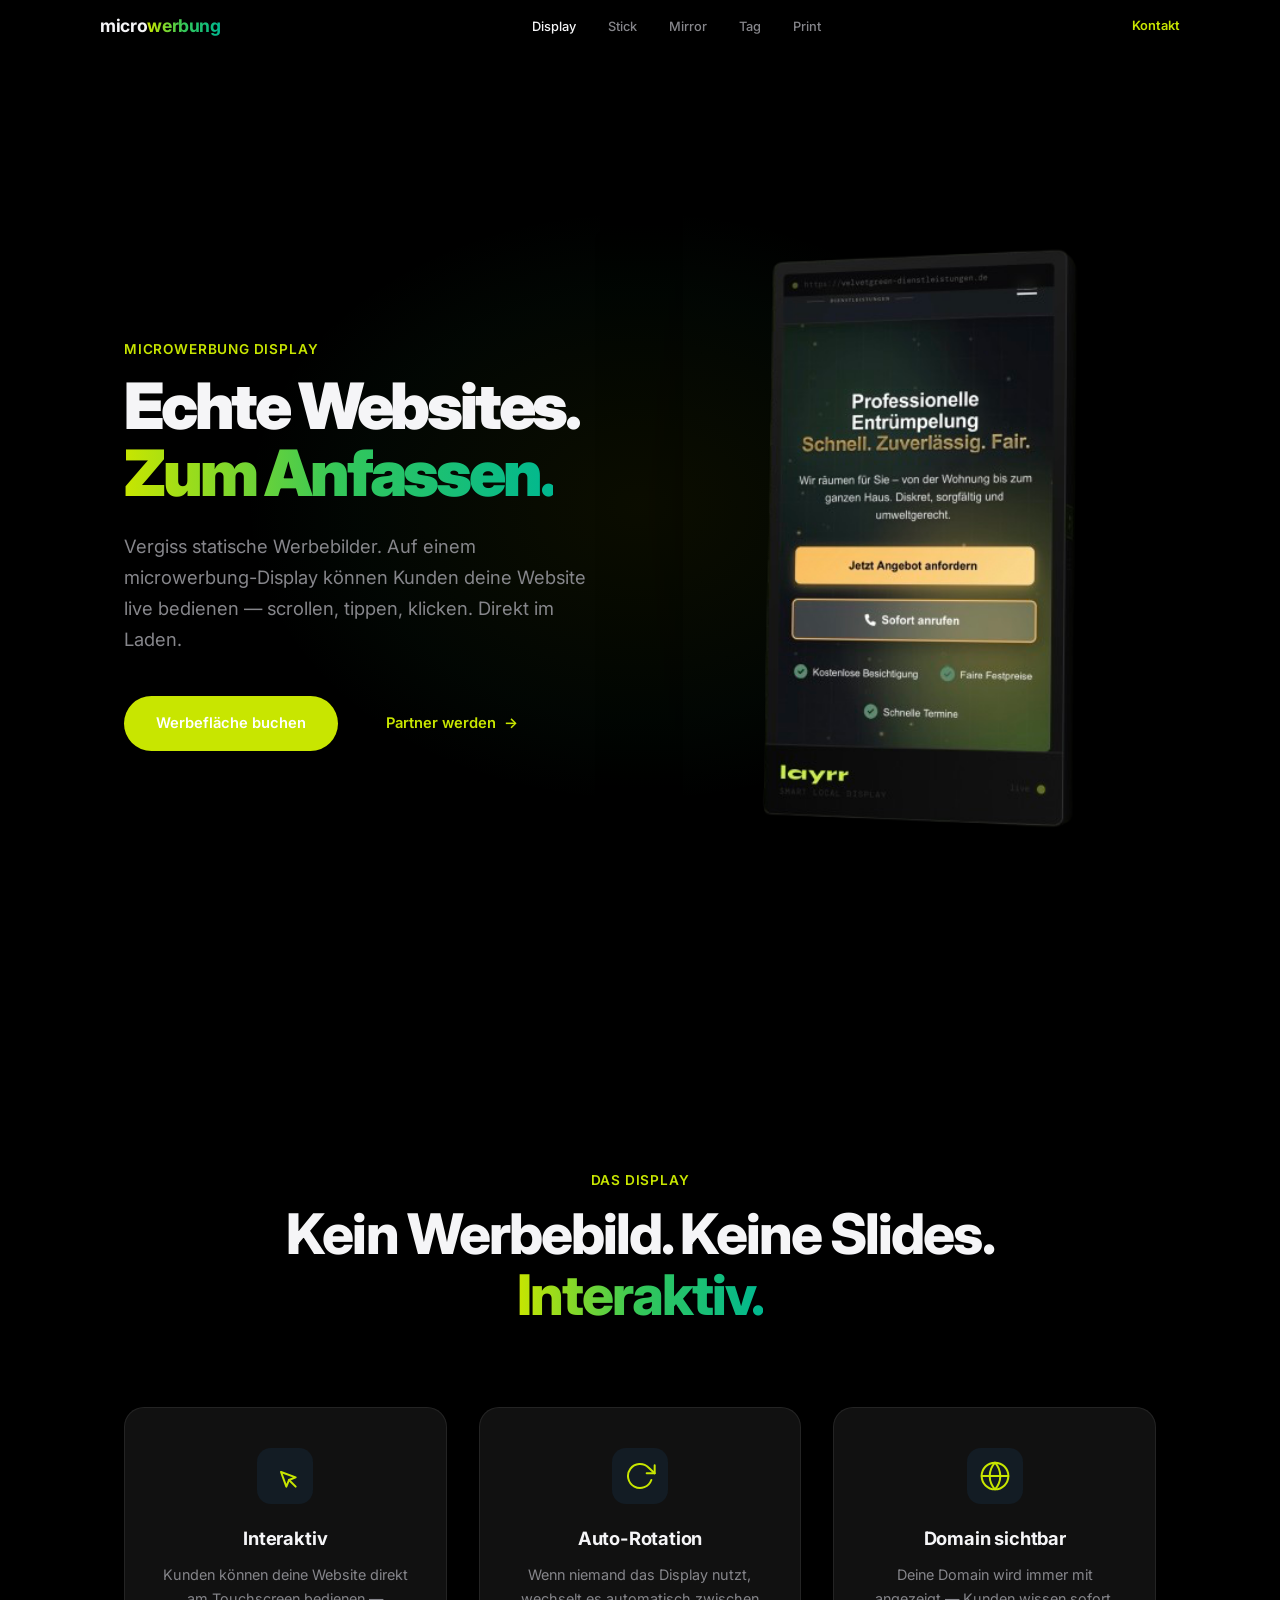
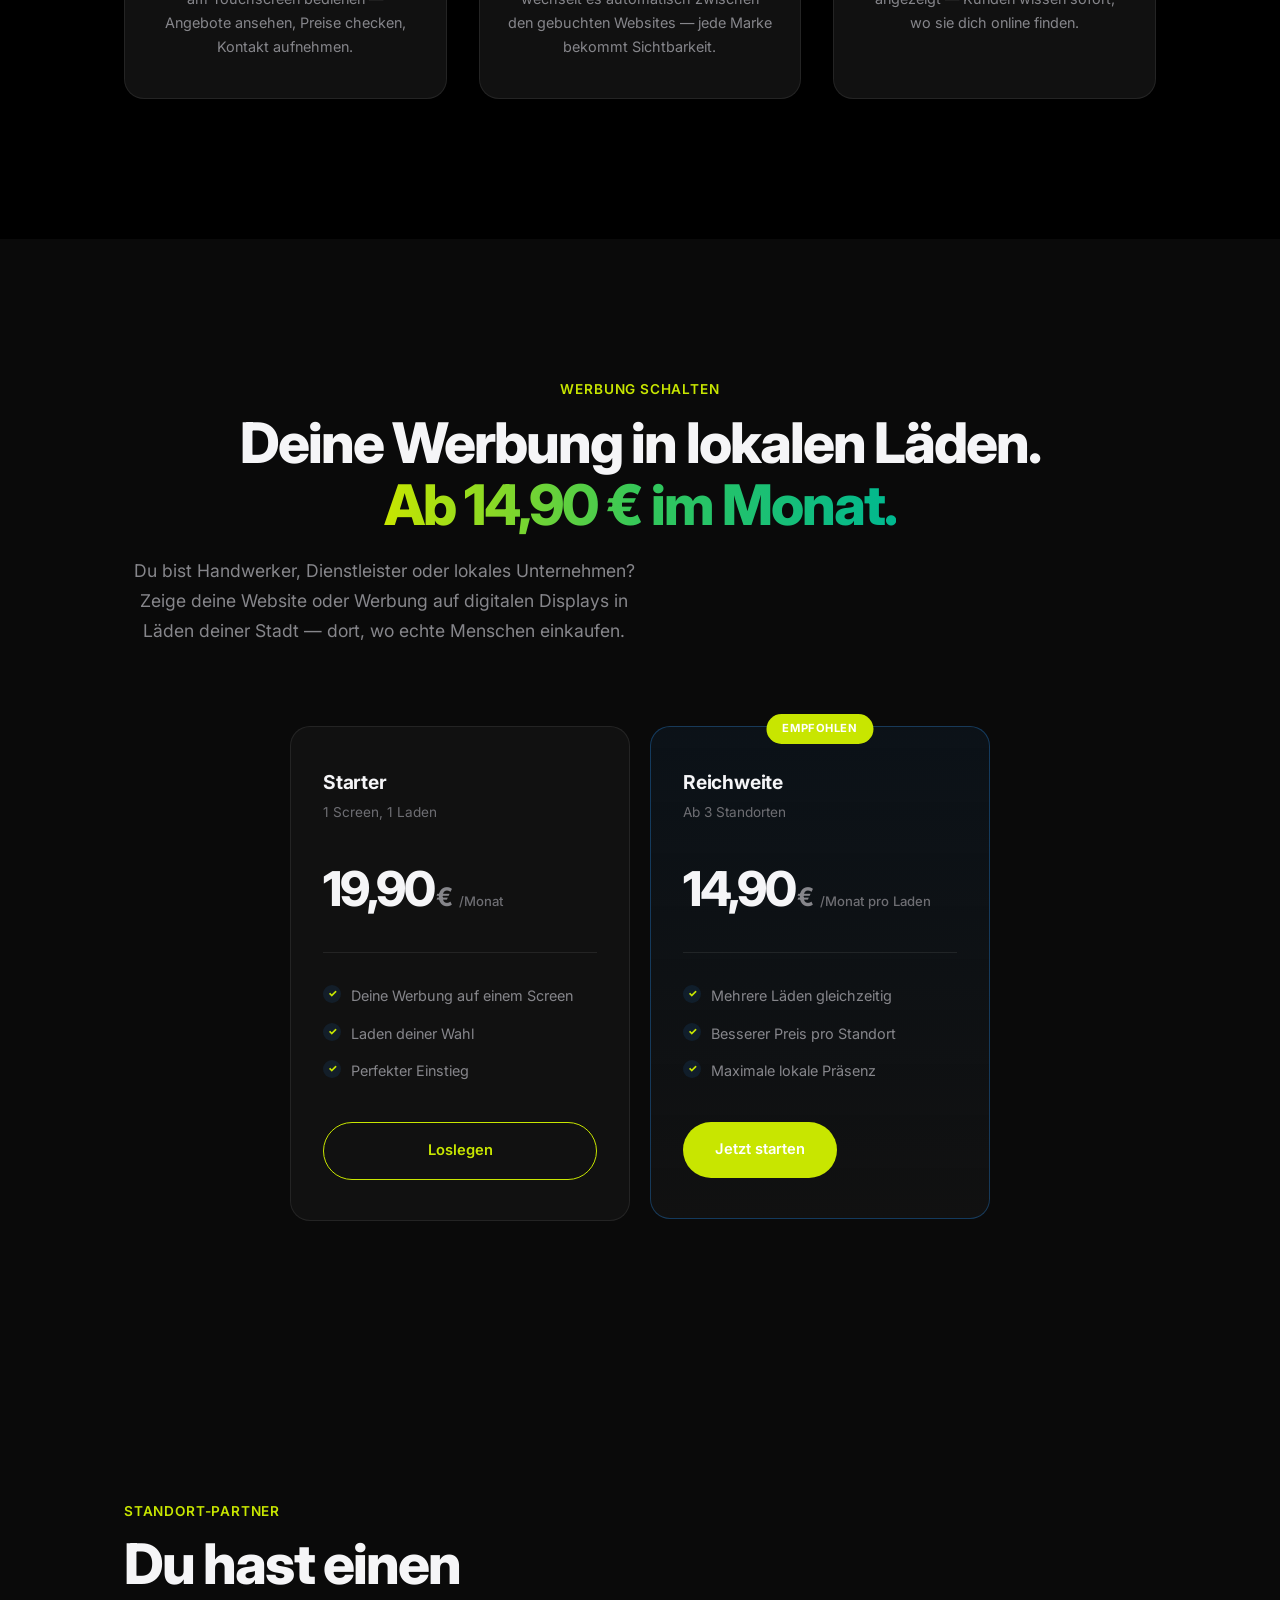
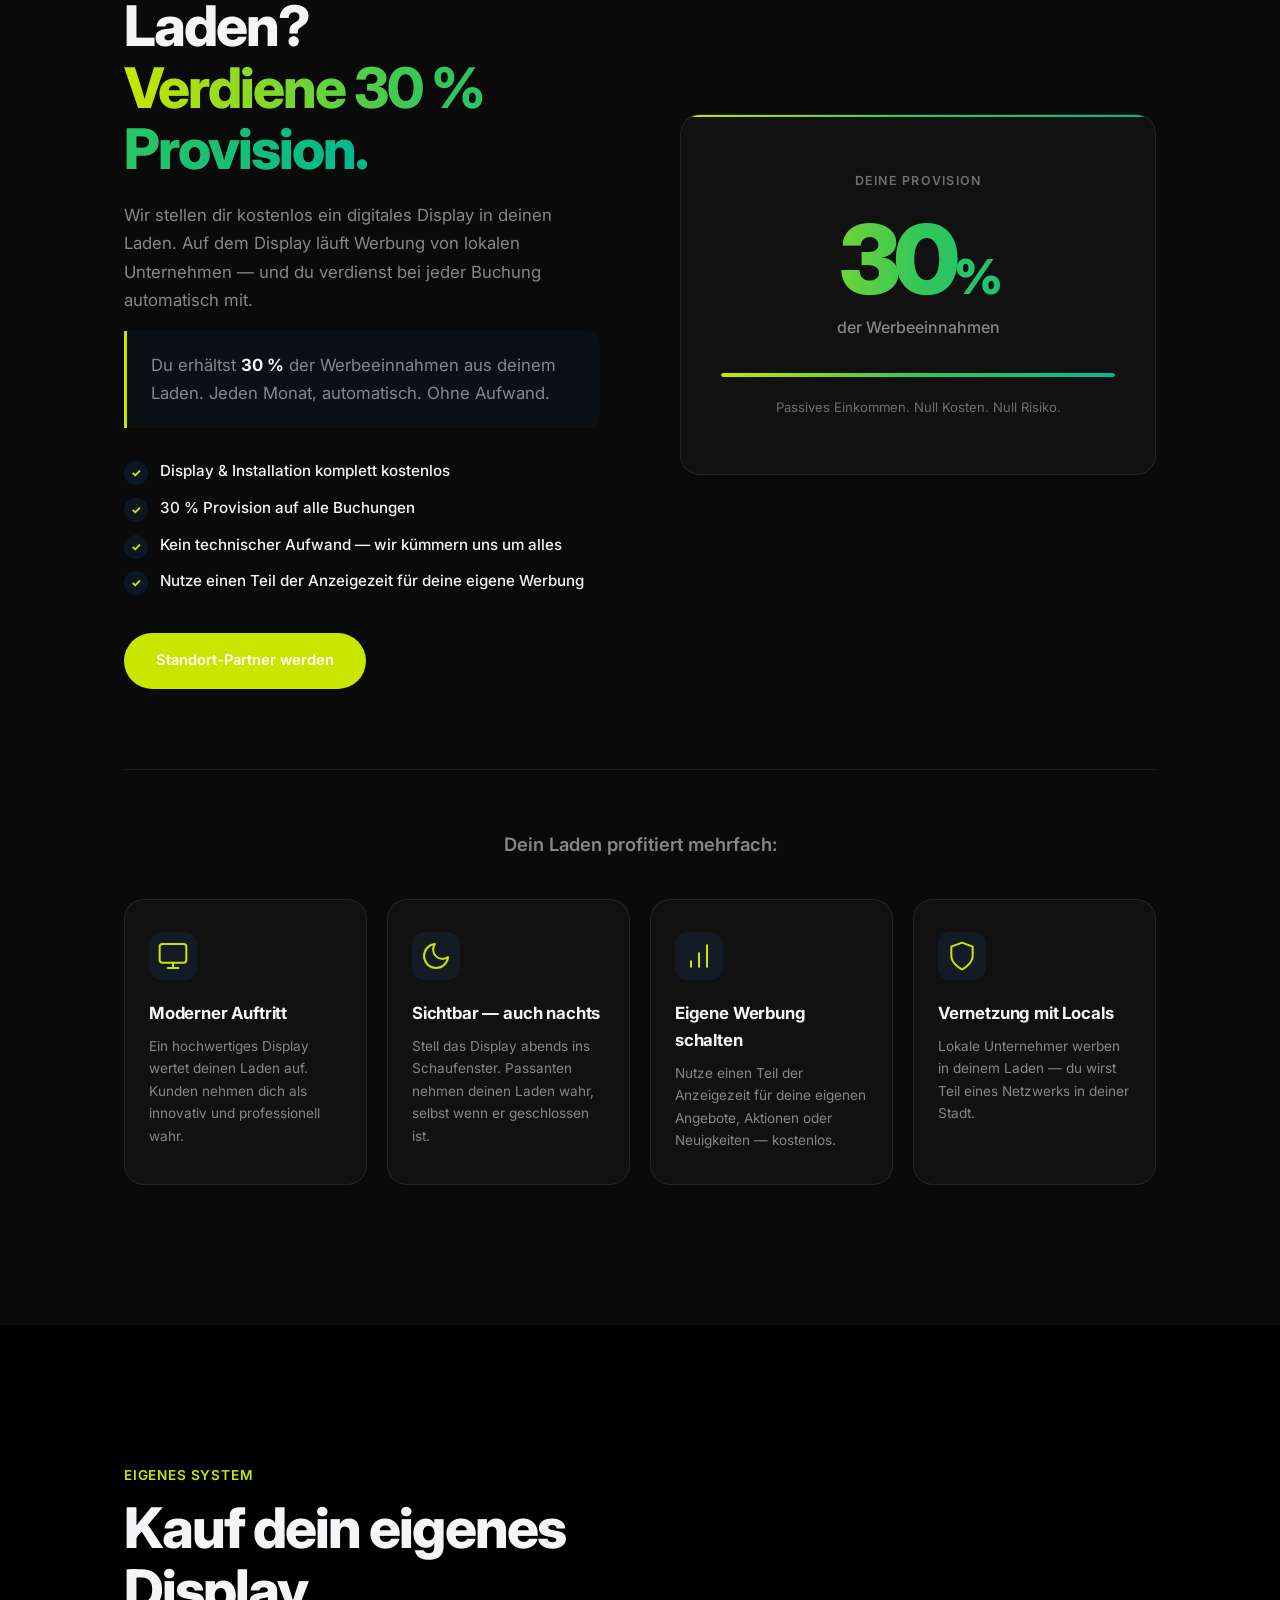
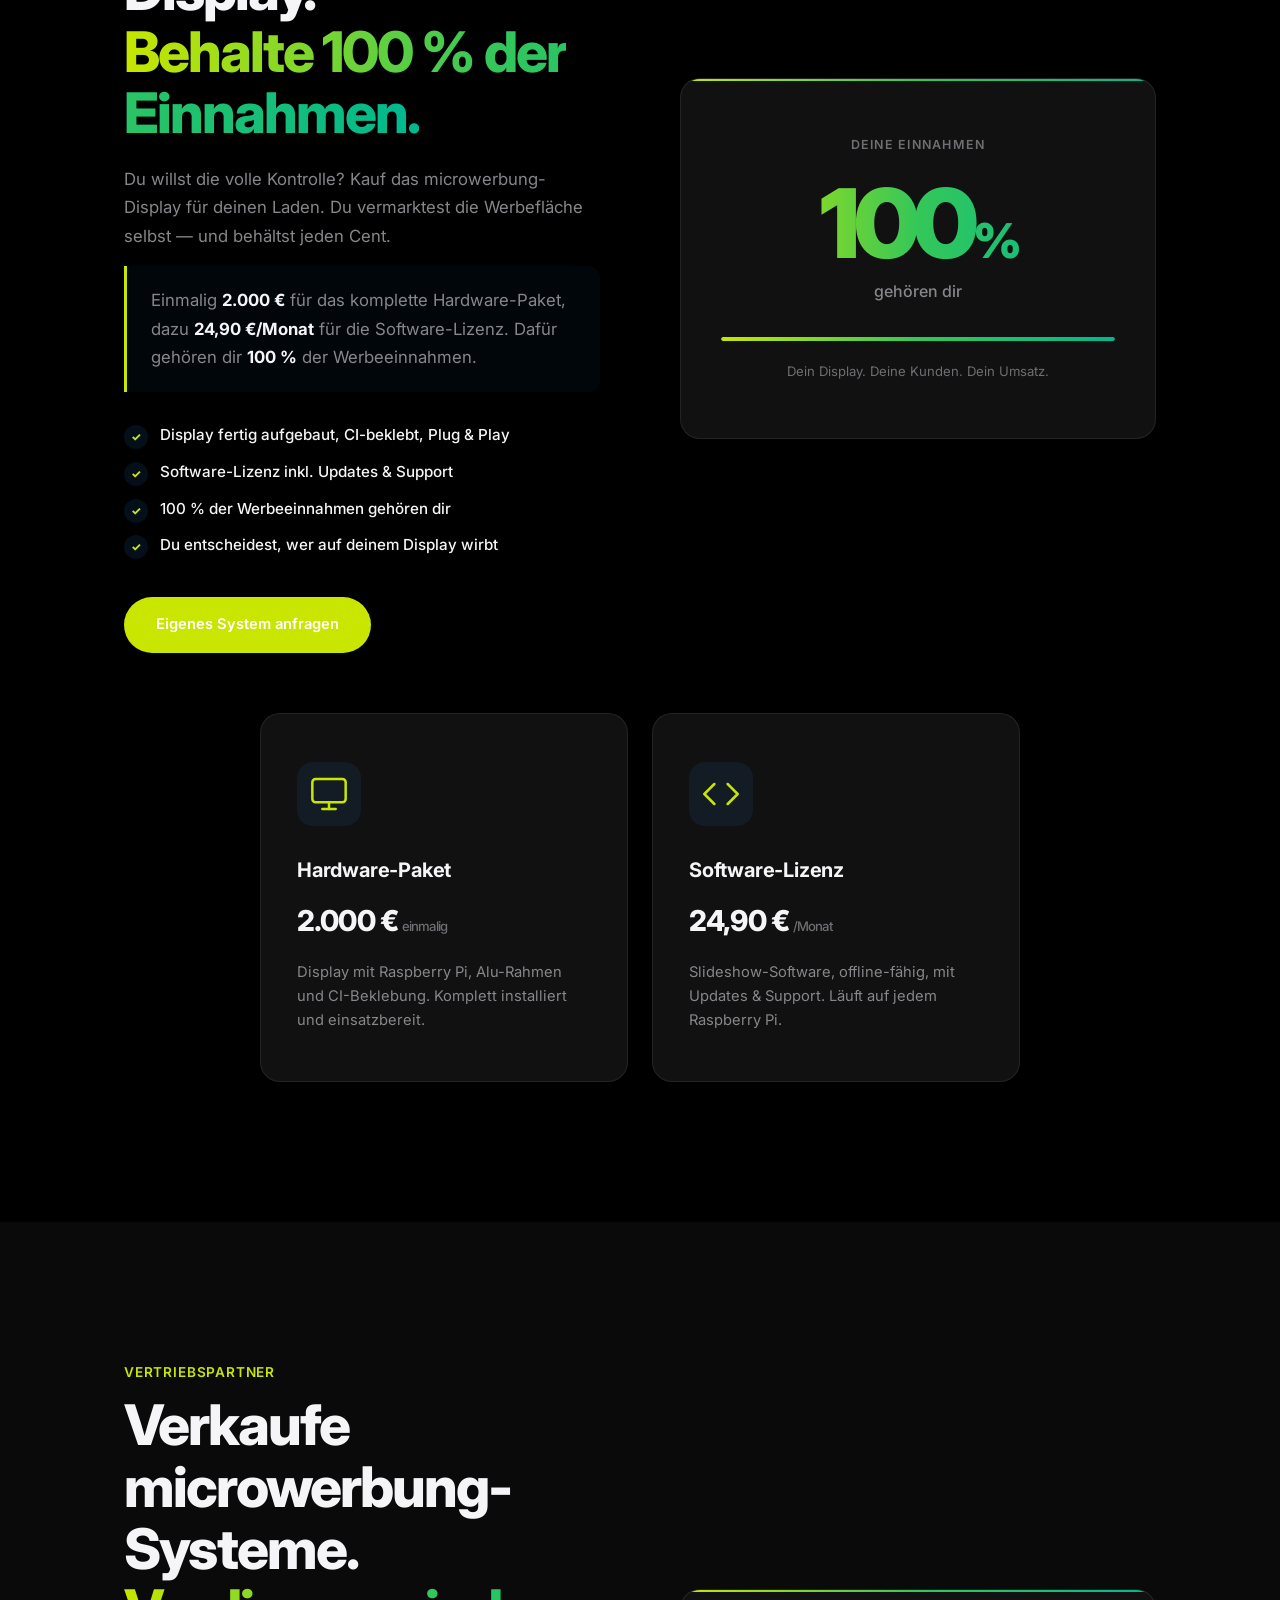
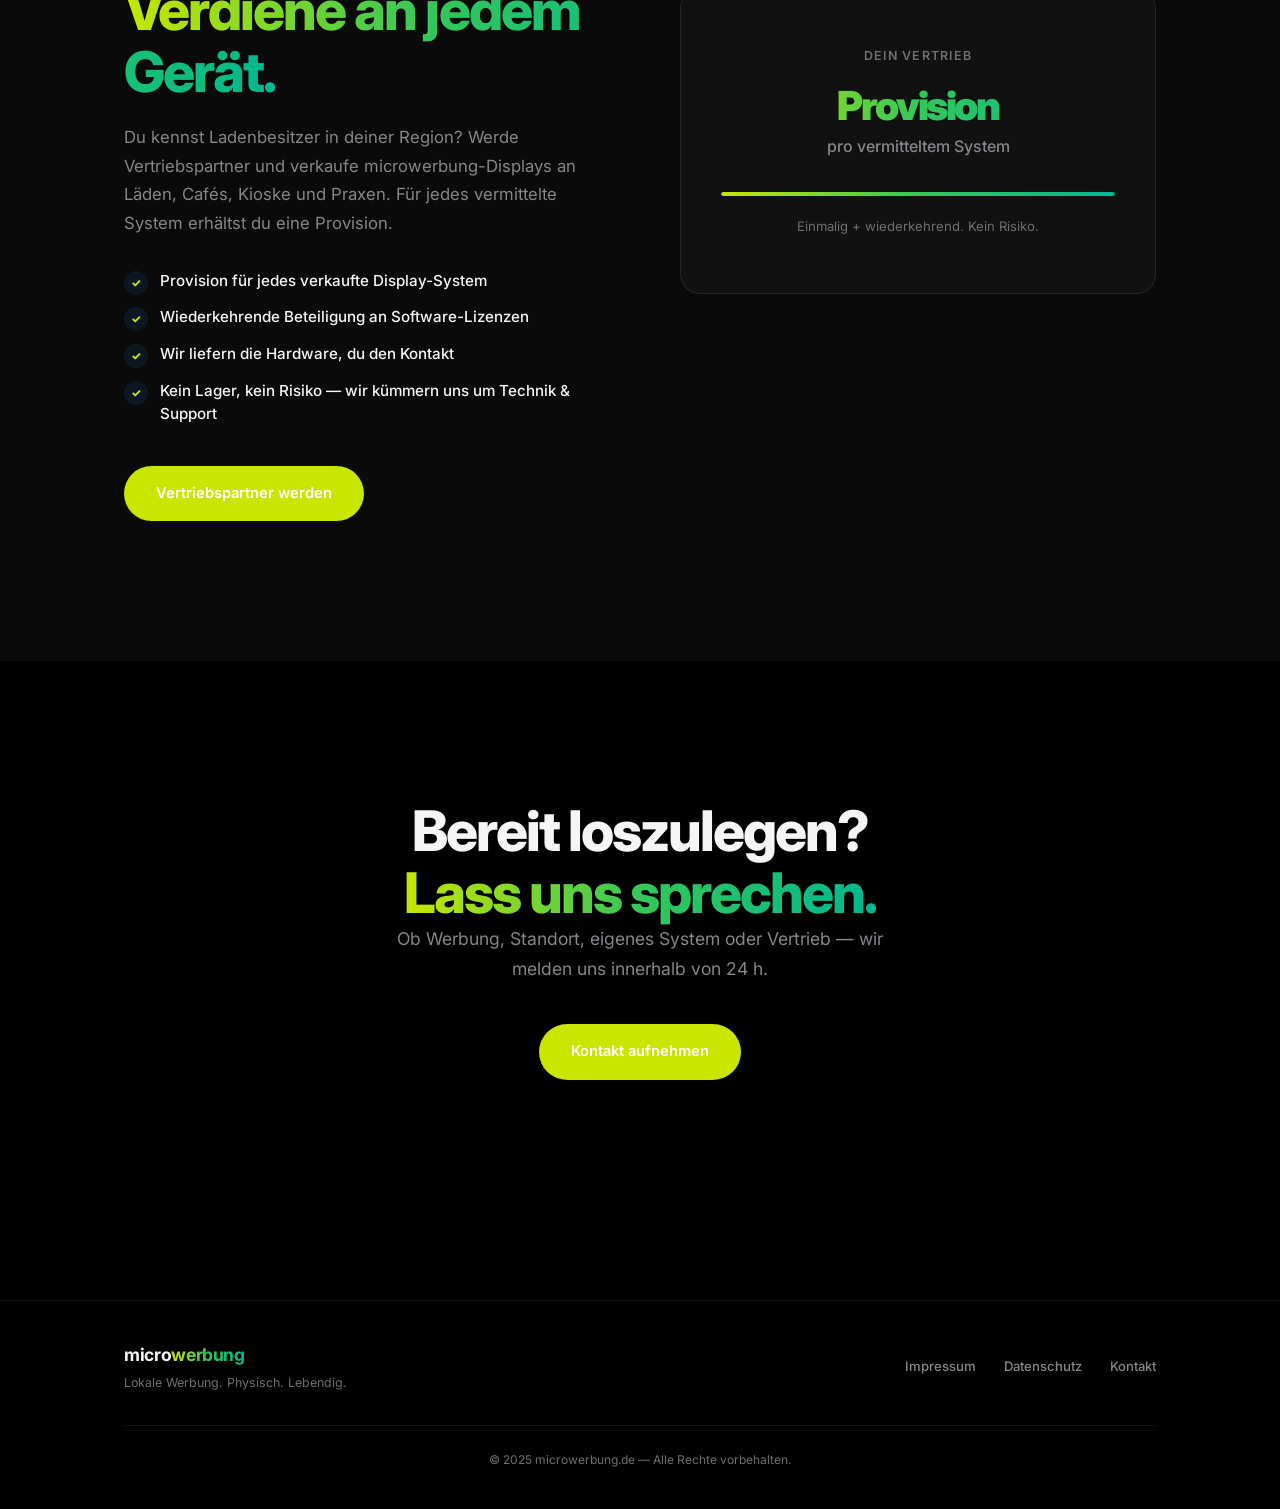
==== display.html @ 9130a09f "Redesign homepage as vision/product overview, extract Display to own page - New index.html: company " ====
<!DOCTYPE html>
<html lang="de">
<head>
<meta charset="UTF-8">
<meta name="viewport" content="width=device-width, initial-scale=1.0">
<title>microwerbung Display — Echte Websites. Zum Anfassen.</title>
<meta name="description" content="Interaktive Touchscreen-Displays in lokalen L&auml;den. Deine Website live vor Ort &mdash; Kunden k&ouml;nnen scrollen, tippen, klicken. Ab 14,90 &euro;/Monat.">
<link rel="preconnect" href="https://fonts.googleapis.com">
<link rel="preconnect" href="https://fonts.gstatic.com" crossorigin>
<link href="https://fonts.googleapis.com/css2?family=Inter:wght@400;500;600;700;800;900&display=swap" rel="stylesheet">
<link rel="stylesheet" href="style.css">
<link rel="stylesheet" href="display.css">
</head>
<body>

<!-- Navigation -->
<nav>
<div class="nav-inner">
<a href="/" class="nav-logo">micro<span>werbung</span></a>
<ul class="nav-links">
<li><a href="/display.html" class="nav-link-active">Display</a></li>
<li><a href="/stick.html">Stick</a></li>
<li><a href="/mirror.html">Mirror</a></li>
<li><a href="/tag.html">Tag</a></li>
<li><a href="/print.html">Print</a></li>
</ul>
<a href="/#kontakt" class="nav-cta">Kontakt</a>
<button class="hamburger" onclick="document.querySelector('.mobile-menu').classList.toggle('open')" aria-label="Men&uuml;">
<span></span><span></span><span></span>
</button>
</div>
<div class="mobile-menu">
<a href="/display.html" onclick="this.parentElement.classList.remove('open')">Display</a>
<a href="/stick.html" onclick="this.parentElement.classList.remove('open')">Stick</a>
<a href="/mirror.html" onclick="this.parentElement.classList.remove('open')">Mirror</a>
<a href="/tag.html" onclick="this.parentElement.classList.remove('open')">Tag</a>
<a href="/print.html" onclick="this.parentElement.classList.remove('open')">Print</a>
<a href="/#kontakt" onclick="this.parentElement.classList.remove('open')">Kontakt</a>
</div>
</nav>

<!-- Hero -->
<section class="display-hero">
<div class="container">
<div class="display-hero-grid">
<div class="display-hero-content">
<p class="section-eyebrow reveal">microwerbung Display</p>
<h1 class="reveal" style="--delay:.1s">Echte Websites.<br><span class="gradient-text">Zum Anfassen.</span></h1>
<p class="display-hero-sub reveal" style="--delay:.2s">Vergiss statische Werbebilder. Auf einem microwerbung-Display k&ouml;nnen Kunden deine Website live bedienen &mdash; scrollen, tippen, klicken. Direkt im Laden.</p>
<div class="display-hero-ctas reveal" style="--delay:.3s">
<a href="#werbung" class="btn btn-primary">Werbefl&auml;che buchen</a>
<a href="#standort" class="btn btn-secondary">Partner werden <span class="arrow">&rarr;</span></a>
</div>
</div>
<div class="display-hero-image reveal" style="--delay:.2s">
<img src="IMG_0635.png" alt="microwerbung Display in einem Laden &mdash; digitale Werbung auf einem Touchscreen" loading="eager">
<div class="display-hero-image-glow"></div>
</div>
</div>
</div>
</section>

<!-- So funktioniert das Display -->
<section id="display-features">
<div class="container">
<div class="section-header reveal" style="text-align:center">
<p class="section-eyebrow">Das Display</p>
<h2>Kein Werbebild. Keine Slides.<br><span class="gradient-text">Interaktiv.</span></h2>
</div>
<div class="display-features">
<div class="display-feature reveal" style="--delay:.1s">
<div class="display-feature-icon">
<svg width="32" height="32" viewBox="0 0 24 24" fill="none" stroke="currentColor" stroke-width="1.5" stroke-linecap="round" stroke-linejoin="round"><path d="M15 15l-2 5L9 9l11 4-5 2z"/><path d="M15 15l5 5"/></svg>
</div>
<h3>Interaktiv</h3>
<p>Kunden k&ouml;nnen deine Website direkt am Touchscreen bedienen &mdash; Angebote ansehen, Preise checken, Kontakt aufnehmen.</p>
</div>
<div class="display-feature reveal" style="--delay:.2s">
<div class="display-feature-icon">
<svg width="32" height="32" viewBox="0 0 24 24" fill="none" stroke="currentColor" stroke-width="1.5" stroke-linecap="round" stroke-linejoin="round"><polyline points="23 4 23 10 17 10"/><path d="M20.49 15a9 9 0 1 1-2.12-9.36L23 10"/></svg>
</div>
<h3>Auto-Rotation</h3>
<p>Wenn niemand das Display nutzt, wechselt es automatisch zwischen den gebuchten Websites &mdash; jede Marke bekommt Sichtbarkeit.</p>
</div>
<div class="display-feature reveal" style="--delay:.3s">
<div class="display-feature-icon">
<svg width="32" height="32" viewBox="0 0 24 24" fill="none" stroke="currentColor" stroke-width="1.5" stroke-linecap="round" stroke-linejoin="round"><circle cx="12" cy="12" r="10"/><line x1="2" y1="12" x2="22" y2="12"/><path d="M12 2a15.3 15.3 0 0 1 4 10 15.3 15.3 0 0 1-4 10 15.3 15.3 0 0 1-4-10 15.3 15.3 0 0 1 4-10z"/></svg>
</div>
<h3>Domain sichtbar</h3>
<p>Deine Domain wird immer mit angezeigt &mdash; Kunden wissen sofort, wo sie dich online finden.</p>
</div>
</div>
</div>
</section>

<!-- Werbung schalten -->
<section id="werbung" class="section-dark">
<div class="container">
<div class="section-header reveal" style="text-align:center">
<p class="section-eyebrow">Werbung schalten</p>
<h2>Deine Werbung in lokalen L&auml;den.<br><span class="gradient-text">Ab 14,90 &euro; im Monat.</span></h2>
<p class="section-desc">Du bist Handwerker, Dienstleister oder lokales Unternehmen? Zeige deine Website oder Werbung auf digitalen Displays in L&auml;den deiner Stadt &mdash; dort, wo echte Menschen einkaufen.</p>
</div>
<div class="pricing-grid">
<div class="pricing-card reveal" style="--delay:.1s">
<div class="pricing-header">
<h3>Starter</h3>
<p class="pricing-desc">1 Screen, 1 Laden</p>
</div>
<div class="pricing-amount">
<span class="price">19,90</span>
<span class="currency">&euro;</span>
<span class="period">/Monat</span>
</div>
<div class="pricing-divider"></div>
<ul class="pricing-features">
<li>Deine Werbung auf einem Screen</li>
<li>Laden deiner Wahl</li>
<li>Perfekter Einstieg</li>
</ul>
<a href="/#kontakt" class="btn btn-outline">Loslegen</a>
</div>
<div class="pricing-card featured reveal" style="--delay:.2s">
<div class="pricing-badge">Empfohlen</div>
<div class="pricing-header">
<h3>Reichweite</h3>
<p class="pricing-desc">Ab 3 Standorten</p>
</div>
<div class="pricing-amount">
<span class="price">14,90</span>
<span class="currency">&euro;</span>
<span class="period">/Monat pro Laden</span>
</div>
<div class="pricing-divider"></div>
<ul class="pricing-features">
<li>Mehrere L&auml;den gleichzeitig</li>
<li>Besserer Preis pro Standort</li>
<li>Maximale lokale Pr&auml;senz</li>
</ul>
<a href="/#kontakt" class="btn btn-primary">Jetzt starten</a>
</div>
</div>
</div>
</section>

<!-- Standort-Partner -->
<section id="standort" class="section-dark">
<div class="container">
<div class="partner-layout">
<div class="partner-content reveal">
<p class="section-eyebrow">Standort-Partner</p>
<h2>Du hast einen Laden?<br><span class="gradient-text">Verdiene 30 % Provision.</span></h2>
<p class="partner-intro">Wir stellen dir kostenlos ein digitales Display in deinen Laden. Auf dem Display l&auml;uft Werbung von lokalen Unternehmen &mdash; und du verdienst bei jeder Buchung automatisch mit.</p>
<p class="partner-highlight">Du erh&auml;ltst <strong>30 %</strong> der Werbeeinnahmen aus deinem Laden. Jeden Monat, automatisch. Ohne Aufwand.</p>
<ul class="check-list">
<li>Display &amp; Installation komplett kostenlos</li>
<li>30 % Provision auf alle Buchungen</li>
<li>Kein technischer Aufwand &mdash; wir k&uuml;mmern uns um alles</li>
<li>Nutze einen Teil der Anzeigezeit f&uuml;r deine eigene Werbung</li>
</ul>
<a href="/#kontakt" class="btn btn-primary" style="margin-top:40px">Standort-Partner werden</a>
</div>
<div class="partner-visual reveal" style="--delay:.2s">
<div class="revenue-card">
<p class="revenue-eyebrow">Deine Provision</p>
<div class="revenue-number">30<span>%</span></div>
<p class="revenue-sub">der Werbeeinnahmen</p>
<div class="revenue-bar"><div class="revenue-fill" style="width:30%"></div></div>
<p class="revenue-note">Passives Einkommen. Null Kosten. Null Risiko.</p>
</div>
</div>
</div>
<div class="partner-benefits reveal" style="--delay:.3s">
<h3 class="partner-benefits-title">Dein Laden profitiert mehrfach:</h3>
<div class="benefits-grid">
<div class="benefit-card">
<div class="benefit-icon">
<svg width="32" height="32" viewBox="0 0 24 24" fill="none" stroke="currentColor" stroke-width="1.5" stroke-linecap="round" stroke-linejoin="round"><rect x="2" y="3" width="20" height="14" rx="2"/><line x1="8" y1="21" x2="16" y2="21"/><line x1="12" y1="17" x2="12" y2="21"/></svg>
</div>
<h3>Moderner Auftritt</h3>
<p>Ein hochwertiges Display wertet deinen Laden auf. Kunden nehmen dich als innovativ und professionell wahr.</p>
</div>
<div class="benefit-card">
<div class="benefit-icon">
<svg width="32" height="32" viewBox="0 0 24 24" fill="none" stroke="currentColor" stroke-width="1.5" stroke-linecap="round" stroke-linejoin="round"><path d="M21 12.79A9 9 0 1 1 11.21 3 7 7 0 0 0 21 12.79z"/></svg>
</div>
<h3>Sichtbar &mdash; auch nachts</h3>
<p>Stell das Display abends ins Schaufenster. Passanten nehmen deinen Laden wahr, selbst wenn er geschlossen ist.</p>
</div>
<div class="benefit-card">
<div class="benefit-icon">
<svg width="32" height="32" viewBox="0 0 24 24" fill="none" stroke="currentColor" stroke-width="1.5" stroke-linecap="round" stroke-linejoin="round"><path d="M12 20V10"/><path d="M18 20V4"/><path d="M6 20v-4"/></svg>
</div>
<h3>Eigene Werbung schalten</h3>
<p>Nutze einen Teil der Anzeigezeit f&uuml;r deine eigenen Angebote, Aktionen oder Neuigkeiten &mdash; kostenlos.</p>
</div>
<div class="benefit-card">
<div class="benefit-icon">
<svg width="32" height="32" viewBox="0 0 24 24" fill="none" stroke="currentColor" stroke-width="1.5" stroke-linecap="round" stroke-linejoin="round"><path d="M12 22s8-4 8-10V5l-8-3-8 3v7c0 6 8 10 8 10z"/></svg>
</div>
<h3>Vernetzung mit Locals</h3>
<p>Lokale Unternehmer werben in deinem Laden &mdash; du wirst Teil eines Netzwerks in deiner Stadt.</p>
</div>
</div>
</div>
</div>
</section>

<!-- Eigenes System -->
<section id="eigenes-system">
<div class="container">
<div class="partner-layout">
<div class="partner-content reveal">
<p class="section-eyebrow">Eigenes System</p>
<h2>Kauf dein eigenes Display.<br><span class="gradient-text">Behalte 100 % der Einnahmen.</span></h2>
<p class="partner-intro">Du willst die volle Kontrolle? Kauf das microwerbung-Display f&uuml;r deinen Laden. Du vermarktest die Werbefl&auml;che selbst &mdash; und beh&auml;ltst jeden Cent.</p>
<p class="partner-highlight">Einmalig <strong>2.000 &euro;</strong> f&uuml;r das komplette Hardware-Paket, dazu <strong>24,90 &euro;/Monat</strong> f&uuml;r die Software-Lizenz. Daf&uuml;r geh&ouml;ren dir <strong>100 %</strong> der Werbeeinnahmen.</p>
<ul class="check-list">
<li>Display fertig aufgebaut, CI-beklebt, Plug &amp; Play</li>
<li>Software-Lizenz inkl. Updates &amp; Support</li>
<li>100 % der Werbeeinnahmen geh&ouml;ren dir</li>
<li>Du entscheidest, wer auf deinem Display wirbt</li>
</ul>
<a href="/#kontakt" class="btn btn-primary" style="margin-top:40px">Eigenes System anfragen</a>
</div>
<div class="partner-visual reveal" style="--delay:.2s">
<div class="revenue-card">
<p class="revenue-eyebrow">Deine Einnahmen</p>
<div class="revenue-number">100<span>%</span></div>
<p class="revenue-sub">geh&ouml;ren dir</p>
<div class="revenue-bar"><div class="revenue-fill"></div></div>
<p class="revenue-note">Dein Display. Deine Kunden. Dein Umsatz.</p>
</div>
</div>
</div>
<div class="hw-grid reveal" style="--delay:.3s; margin-top:60px">
<div class="hw-card">
<div class="hw-icon">
<svg width="40" height="40" viewBox="0 0 24 24" fill="none" stroke="currentColor" stroke-width="1.5" stroke-linecap="round" stroke-linejoin="round">
<rect x="2" y="3" width="20" height="14" rx="2"/><line x1="8" y1="21" x2="16" y2="21"/><line x1="12" y1="17" x2="12" y2="21"/>
</svg>
</div>
<h3>Hardware-Paket</h3>
<div class="hw-price">2.000 &euro;<span>einmalig</span></div>
<p>Display mit Raspberry Pi, Alu-Rahmen und CI-Beklebung. Komplett installiert und einsatzbereit.</p>
</div>
<div class="hw-card">
<div class="hw-icon">
<svg width="40" height="40" viewBox="0 0 24 24" fill="none" stroke="currentColor" stroke-width="1.5" stroke-linecap="round" stroke-linejoin="round">
<polyline points="16 18 22 12 16 6"/><polyline points="8 6 2 12 8 18"/>
</svg>
</div>
<h3>Software-Lizenz</h3>
<div class="hw-price">24,90 &euro;<span>/Monat</span></div>
<p>Slideshow-Software, offline-f&auml;hig, mit Updates &amp; Support. L&auml;uft auf jedem Raspberry Pi.</p>
</div>
</div>
</div>
</section>

<!-- Vertriebspartner -->
<section id="vertrieb" class="section-dark">
<div class="container">
<div class="partner-layout">
<div class="partner-content reveal">
<p class="section-eyebrow">Vertriebspartner</p>
<h2>Verkaufe microwerbung-Systeme.<br><span class="gradient-text">Verdiene an jedem Ger&auml;t.</span></h2>
<p class="partner-intro">Du kennst Ladenbesitzer in deiner Region? Werde Vertriebspartner und verkaufe microwerbung-Displays an L&auml;den, Caf&eacute;s, Kioske und Praxen. F&uuml;r jedes vermittelte System erh&auml;ltst du eine Provision.</p>
<ul class="check-list">
<li>Provision f&uuml;r jedes verkaufte Display-System</li>
<li>Wiederkehrende Beteiligung an Software-Lizenzen</li>
<li>Wir liefern die Hardware, du den Kontakt</li>
<li>Kein Lager, kein Risiko &mdash; wir k&uuml;mmern uns um Technik &amp; Support</li>
</ul>
<a href="/#kontakt" class="btn btn-primary" style="margin-top:40px">Vertriebspartner werden</a>
</div>
<div class="partner-visual reveal" style="--delay:.2s">
<div class="revenue-card">
<p class="revenue-eyebrow">Dein Vertrieb</p>
<div class="revenue-number" style="font-size:2.5rem">Provision</div>
<p class="revenue-sub">pro vermitteltem System</p>
<div class="revenue-bar"><div class="revenue-fill"></div></div>
<p class="revenue-note">Einmalig + wiederkehrend. Kein Risiko.</p>
</div>
</div>
</div>
</div>
</section>

<!-- CTA -->
<section id="cta">
<div class="container">
<div class="section-header reveal" style="text-align:center">
<h2>Bereit loszulegen?<br><span class="gradient-text">Lass uns sprechen.</span></h2>
<p class="section-desc" style="margin:0 auto">Ob Werbung, Standort, eigenes System oder Vertrieb &mdash; wir melden uns innerhalb von 24 h.</p>
<a href="/#kontakt" class="btn btn-primary" style="margin-top:40px">Kontakt aufnehmen</a>
</div>
</div>
</section>

<!-- Footer -->
<footer>
<div class="container">
<div class="footer-inner">
<div class="footer-brand">
<a href="/" class="nav-logo">micro<span>werbung</span></a>
<p>Lokale Werbung. Physisch. Lebendig.</p>
</div>
<div class="footer-links">
<a href="#">Impressum</a>
<a href="#">Datenschutz</a>
<a href="mailto:hallo@microwerbung.de">Kontakt</a>
</div>
</div>
<div class="footer-bottom">
<p>&copy; 2025 microwerbung.de &mdash; Alle Rechte vorbehalten.</p>
</div>
</div>
</footer>

<script>
const observer = new IntersectionObserver((entries) => {
  entries.forEach(entry => {
    if (entry.isIntersecting) {
      entry.target.classList.add('visible');
    }
  });
}, { threshold: 0.08, rootMargin: '0px 0px -60px 0px' });

document.querySelectorAll('.reveal').forEach(el => observer.observe(el));

document.querySelectorAll('a[href^="#"]').forEach(a => {
  a.addEventListener('click', e => {
    const target = document.querySelector(a.getAttribute('href'));
    if (target) {
      e.preventDefault();
      target.scrollIntoView({ behavior: 'smooth' });
    }
  });
});

const nav = document.querySelector('nav');
window.addEventListener('scroll', () => {
  nav.classList.toggle('scrolled', window.scrollY > 50);
});
</script>

</body>
</html>
---- style.css ----
/* ═══════════════════════════════════════════
   microwerbung — Apple-inspired Design
   Clean. Precise. Premium.
   ═══════════════════════════════════════════ */

*, *::before, *::after { margin: 0; padding: 0; box-sizing: border-box; }

:root {
  --bg: #000000;
  --bg-alt: #0a0a0a;
  --bg-card: #111111;
  --text: #f5f5f7;
  --text-secondary: #86868b;
  --text-tertiary: #6e6e73;
  --border: rgba(255,255,255,.08);
  --border-hover: rgba(255,255,255,.16);

  --blue: #c8e600;
  --purple: #34c759;
  --pink: #00b890;
  --gradient: linear-gradient(90deg, #c8e600, #34c759, #00b890);

  --font: 'Inter', -apple-system, BlinkMacSystemFont, 'Segoe UI', sans-serif;
  --radius: 20px;
  --radius-sm: 12px;
  --ease: cubic-bezier(.25,.1,.25,1);
  --ease-spring: cubic-bezier(.34,1.56,.64,1);
}

html { scroll-behavior: smooth; }
body {
  background: var(--bg);
  color: var(--text);
  font-family: var(--font);
  font-size: 17px;
  line-height: 1.6;
  overflow-x: hidden;
  -webkit-font-smoothing: antialiased;
  -moz-osx-font-smoothing: grayscale;
}

::selection { background: var(--blue); color: #fff; }

.container { max-width: 1080px; margin: 0 auto; padding: 0 24px; }

/* ═══ Reveal Animations ═══ */
.reveal {
  opacity: 0;
  transform: translateY(30px);
  transition:
    opacity .8s var(--ease),
    transform .8s var(--ease);
  transition-delay: var(--delay, 0s);
}
.reveal.visible {
  opacity: 1;
  transform: translateY(0);
}

/* ═══ Gradient Text ═══ */
.gradient-text {
  background: var(--gradient);
  -webkit-background-clip: text;
  -webkit-text-fill-color: transparent;
  background-clip: text;
}

/* ═══ Navigation ═══ */
nav {
  position: fixed; top: 0; left: 0; right: 0; z-index: 100;
  padding: 0 24px;
  transition: all .4s var(--ease);
}
nav.scrolled {
  background: rgba(0,0,0,.72);
  backdrop-filter: saturate(180%) blur(20px);
  -webkit-backdrop-filter: saturate(180%) blur(20px);
  border-bottom: 1px solid var(--border);
}
.nav-inner {
  max-width: 1080px; margin: 0 auto;
  height: 52px;
  display: flex; align-items: center; justify-content: space-between;
}
.nav-logo {
  font-weight: 700; font-size: 1.1rem;
  color: var(--text); text-decoration: none;
  letter-spacing: -.02em;
}
.nav-logo span {
  background: var(--gradient);
  -webkit-background-clip: text;
  -webkit-text-fill-color: transparent;
  background-clip: text;
}
.nav-links { display: flex; gap: 32px; list-style: none; }
.nav-links a {
  font-size: .8rem; color: var(--text-secondary);
  text-decoration: none; font-weight: 500;
  transition: color .3s;
}
.nav-links a:hover { color: var(--text); }
.nav-cta {
  font-size: .8rem; font-weight: 600;
  color: var(--blue); text-decoration: none;
  transition: opacity .3s;
}
.nav-cta:hover { opacity: .8; }

.hamburger { display: none; background: none; border: none; cursor: pointer; padding: 4px; }
.hamburger span {
  display: block; width: 18px; height: 1.5px;
  background: var(--text-secondary); margin: 4px 0;
  border-radius: 2px; transition: all .3s;
}

.mobile-menu {
  display: none; position: fixed; top: 52px; left: 0; right: 0;
  background: rgba(0,0,0,.92);
  backdrop-filter: saturate(180%) blur(20px);
  -webkit-backdrop-filter: saturate(180%) blur(20px);
  border-bottom: 1px solid var(--border);
  padding: 8px 24px 16px;
}
.mobile-menu.open { display: block; }
.mobile-menu a {
  display: block; font-size: .92rem; font-weight: 500;
  color: var(--text-secondary); text-decoration: none; padding: 14px 0;
  border-bottom: 1px solid var(--border);
}
.mobile-menu a:last-child { border: none; }

/* ═══ Buttons ═══ */
.btn {
  display: inline-flex; align-items: center; gap: 8px;
  font-family: var(--font); font-weight: 600; font-size: .92rem;
  padding: 16px 32px; border-radius: 980px;
  text-decoration: none; cursor: pointer; border: none;
  transition: all .4s var(--ease);
}
.btn-primary {
  background: var(--blue); color: #fff;
}
.btn-primary:hover {
  background: #0077ed;
  transform: scale(1.02);
}
.btn-secondary {
  background: transparent; color: var(--blue);
}
.btn-secondary:hover {
  color: #6cb6ff;
}
.btn-secondary .arrow {
  transition: transform .3s var(--ease);
}
.btn-secondary:hover .arrow {
  transform: translateX(4px);
}
.btn-outline {
  background: transparent; color: var(--blue);
  border: 1px solid var(--blue);
  width: 100%; justify-content: center;
}
.btn-outline:hover {
  background: var(--blue); color: #fff;
}
.btn-full {
  width: 100%; justify-content: center;
}

/* ═══ Hero ═══ */
.hero {
  padding: 160px 0 100px;
  position: relative;
  overflow: hidden;
}
.hero::before {
  content: '';
  position: absolute;
  top: 30%; right: 0;
  width: 600px; height: 600px;
  background: radial-gradient(ellipse, rgba(41,151,255,.06) 0%, transparent 70%);
  pointer-events: none;
}
.hero-grid {
  display: grid;
  grid-template-columns: 1fr 1fr;
  gap: 60px;
  align-items: center;
}
.hero-content {
  text-align: left;
}
.hero h1 {
  font-weight: 900;
  font-size: clamp(2.8rem, 5vw, 4.5rem);
  line-height: 1.05;
  letter-spacing: -.045em;
  margin-bottom: 24px;
}
.hero-line {
  display: block;
}
.hero-sub {
  color: var(--text-secondary);
  font-size: clamp(1rem, 1.5vw, 1.15rem);
  line-height: 1.7;
  max-width: 480px;
  margin-bottom: 40px;
}
.hero-ctas {
  display: flex; gap: 16px;
  flex-wrap: wrap;
}

/* Hero Product Image */
.hero-image {
  position: relative;
  display: flex;
  justify-content: center;
  align-items: center;
}
.hero-image img {
  width: 100%;
  max-width: 480px;
  height: auto;
  border-radius: 16px;
  position: relative;
  z-index: 1;
}
.hero-image-glow {
  position: absolute;
  top: 50%; left: 50%;
  width: 80%; height: 80%;
  transform: translate(-50%, -50%);
  background: radial-gradient(ellipse, rgba(41,151,255,.12) 0%, rgba(191,90,242,.06) 50%, transparent 70%);
  filter: blur(60px);
  pointer-events: none;
  z-index: 0;
}

/* Scroll indicator */
.scroll-indicator {
  display: flex; justify-content: center;
  padding-bottom: 60px;
}
.scroll-line {
  width: 1px; height: 60px;
  background: linear-gradient(to bottom, var(--text-tertiary), transparent);
  animation: scrollPulse 2s ease-in-out infinite;
}
@keyframes scrollPulse {
  0%, 100% { opacity: .4; transform: scaleY(1); }
  50% { opacity: 1; transform: scaleY(1.3); transform-origin: top; }
}

/* ═══ Sections ═══ */
section { position: relative; padding: 140px 0; }

.section-dark { background: var(--bg-alt); }

.section-header { margin-bottom: 80px; }
.section-header h2, .partner-content h2 {
  font-weight: 800;
  font-size: clamp(2.2rem, 4.5vw, 3.5rem);
  line-height: 1.1;
  letter-spacing: -.035em;
}

.section-eyebrow {
  font-size: .85rem; font-weight: 600;
  color: var(--blue);
  text-transform: uppercase;
  letter-spacing: .06em;
  margin-bottom: 12px;
}

.section-desc {
  color: var(--text-secondary);
  font-size: 1.1rem;
  max-width: 520px;
  margin-top: 20px;
  line-height: 1.7;
}

/* ═══ Konzept ═══ */
.konzept-grid {
  display: flex;
  align-items: stretch;
  gap: 0;
  justify-content: center;
}
.konzept-card {
  flex: 1;
  max-width: 320px;
  padding: 48px 36px;
  border-radius: var(--radius);
  background: var(--bg-card);
  border: 1px solid var(--border);
  transition: all .5s var(--ease);
  text-align: center;
}
.konzept-card:hover {
  border-color: var(--border-hover);
  transform: translateY(-4px);
}
.konzept-icon {
  width: 64px; height: 64px;
  border-radius: 16px;
  background: rgba(41,151,255,.08);
  display: flex; align-items: center; justify-content: center;
  margin: 0 auto 16px;
  color: var(--blue);
}
.konzept-label {
  font-size: .7rem; font-weight: 700;
  text-transform: uppercase;
  letter-spacing: .1em;
  color: var(--blue);
  margin-bottom: 12px;
}
.konzept-card h3 {
  font-size: 1.2rem; font-weight: 700;
  margin-bottom: 12px;
  letter-spacing: -.02em;
}
.konzept-card p {
  color: var(--text-secondary);
  font-size: .9rem;
  line-height: 1.65;
}
.konzept-arrow {
  display: flex;
  align-items: center;
  justify-content: center;
  padding: 0 12px;
  color: var(--text-tertiary);
}

/* ═══ Display Features ═══ */
.display-features {
  display: grid;
  grid-template-columns: repeat(3, 1fr);
  gap: 32px;
}
.display-feature {
  text-align: center;
  padding: 40px 28px;
  border-radius: var(--radius);
  background: var(--bg-card);
  border: 1px solid var(--border);
  transition: all .5s var(--ease);
}
.display-feature:hover {
  border-color: var(--border-hover);
  transform: translateY(-4px);
}
.display-feature-icon {
  width: 56px; height: 56px;
  border-radius: 14px;
  background: rgba(41,151,255,.08);
  display: flex; align-items: center; justify-content: center;
  margin: 0 auto 20px;
  color: var(--blue);
}
.display-feature h3 {
  font-size: 1.15rem; font-weight: 700;
  margin-bottom: 10px;
  letter-spacing: -.01em;
}
.display-feature p {
  color: var(--text-secondary);
  font-size: .9rem;
  line-height: 1.65;
}

/* ═══ Pricing ═══ */
.pricing-grid {
  display: grid;
  grid-template-columns: repeat(2, 1fr);
  gap: 20px;
  align-items: start;
  max-width: 700px;
  margin: 0 auto;
}
.pricing-card {
  background: var(--bg-card);
  border: 1px solid var(--border);
  border-radius: var(--radius);
  padding: 40px 32px;
  position: relative;
  transition: all .5s var(--ease);
}
.pricing-card:hover {
  border-color: var(--border-hover);
  transform: translateY(-4px);
}
.pricing-card.featured {
  border-color: rgba(41,151,255,.3);
  background: linear-gradient(180deg, rgba(41,151,255,.06) 0%, var(--bg-card) 100%);
}
.pricing-badge {
  position: absolute; top: -13px; left: 50%;
  transform: translateX(-50%);
  background: var(--blue); color: #fff;
  font-size: .7rem; font-weight: 700;
  letter-spacing: .05em; text-transform: uppercase;
  padding: 6px 16px; border-radius: 980px;
  white-space: nowrap;
}
.pricing-header h3 {
  font-size: 1.2rem; font-weight: 700;
  letter-spacing: -.01em;
}
.pricing-desc {
  font-size: .85rem; color: var(--text-tertiary);
  margin-top: 4px;
}
.pricing-amount {
  margin: 28px 0 4px;
  display: flex; align-items: baseline; gap: 2px;
}
.pricing-amount .price {
  font-size: 3rem; font-weight: 800;
  letter-spacing: -.04em;
}
.pricing-amount .currency {
  font-size: 1.6rem; font-weight: 700;
  color: var(--text-secondary);
}
.pricing-amount .period {
  font-size: .82rem; font-weight: 500;
  color: var(--text-tertiary);
  margin-left: 4px;
}
.pricing-addon {
  font-size: .85rem; font-weight: 600;
  color: var(--blue);
  margin-bottom: 4px;
}
.pricing-divider {
  height: 1px; background: var(--border);
  margin: 24px 0;
}
.pricing-features {
  list-style: none;
  margin-bottom: 32px;
}
.pricing-features li {
  font-size: .9rem;
  color: var(--text-secondary);
  padding: 8px 0 8px 28px;
  position: relative;
  line-height: 1.5;
}
.pricing-features li::before {
  content: '✓';
  position: absolute; left: 0; top: 8px;
  width: 18px; height: 18px;
  border-radius: 50%;
  background: rgba(41,151,255,.1);
  font-size: .65rem; font-weight: 800;
  color: var(--blue);
  text-align: center;
  line-height: 18px;
}

/* ═══ Partner ═══ */
.partner-layout {
  display: grid;
  grid-template-columns: 1fr 1fr;
  gap: 80px;
  align-items: center;
}
.partner-intro {
  color: var(--text-secondary);
  font-size: 1.05rem;
  line-height: 1.7;
  margin-top: 20px;
}
.partner-highlight {
  color: var(--text-secondary);
  font-size: 1.05rem;
  line-height: 1.7;
  margin-top: 16px;
  padding: 20px 24px;
  background: rgba(41,151,255,.04);
  border-left: 3px solid var(--blue);
  border-radius: 0 var(--radius-sm) var(--radius-sm) 0;
}
.partner-highlight strong {
  color: var(--text);
}

.check-list {
  list-style: none;
  margin-top: 32px;
  display: flex; flex-direction: column; gap: 14px;
}
.check-list li {
  font-size: .95rem; font-weight: 500;
  color: var(--text);
  padding-left: 36px;
  position: relative;
  line-height: 1.5;
}
.check-list li::before {
  content: '✓';
  position: absolute; left: 0; top: 1px;
  width: 24px; height: 24px;
  border-radius: 50%;
  background: rgba(41,151,255,.1);
  font-size: .72rem; font-weight: 800;
  color: var(--blue);
  text-align: center;
  line-height: 24px;
}

/* Revenue Card */
.revenue-card {
  background: var(--bg-card);
  border: 1px solid var(--border);
  border-radius: var(--radius);
  padding: 56px 40px;
  text-align: center;
  position: relative;
  overflow: hidden;
}
.revenue-card::before {
  content: '';
  position: absolute;
  top: 0; left: 0; right: 0; height: 2px;
  background: var(--gradient);
}
.revenue-eyebrow {
  font-size: .78rem; font-weight: 600;
  color: var(--text-tertiary);
  text-transform: uppercase;
  letter-spacing: .1em;
  margin-bottom: 20px;
}
.revenue-number {
  font-size: 6rem; font-weight: 900;
  letter-spacing: -.06em;
  line-height: 1;
  background: var(--gradient);
  -webkit-background-clip: text;
  -webkit-text-fill-color: transparent;
  background-clip: text;
}
.revenue-number span {
  font-size: 3rem;
}
.revenue-sub {
  font-size: 1rem; font-weight: 500;
  color: var(--text-secondary);
  margin-top: 8px;
}
.revenue-bar {
  height: 4px;
  background: var(--border);
  border-radius: 2px;
  margin: 32px 0 20px;
  overflow: hidden;
}
.revenue-fill {
  width: 100%; height: 100%;
  border-radius: 2px;
  background: var(--gradient);
  animation: fillBar 2.5s var(--ease) forwards;
}
@keyframes fillBar {
  from { width: 0; } to { width: 100%; }
}
.revenue-note {
  font-size: .82rem;
  color: var(--text-tertiary);
}

/* ═══ Benefits (inside Partner) ═══ */
.partner-benefits {
  margin-top: 80px;
  padding-top: 60px;
  border-top: 1px solid var(--border);
}
.partner-benefits-title {
  font-size: 1.15rem; font-weight: 600;
  color: var(--text-secondary);
  text-align: center;
  margin-bottom: 40px;
}
.benefits-grid {
  display: grid;
  grid-template-columns: repeat(4, 1fr);
  gap: 20px;
}
.benefit-card {
  background: var(--bg-card);
  border: 1px solid var(--border);
  border-radius: var(--radius);
  padding: 32px 24px;
  transition: all .5s var(--ease);
}
.benefit-card:hover {
  border-color: var(--border-hover);
  transform: translateY(-4px);
}
.benefit-icon {
  width: 48px; height: 48px;
  border-radius: 12px;
  background: rgba(41,151,255,.08);
  display: flex; align-items: center; justify-content: center;
  margin-bottom: 20px;
  color: var(--blue);
}
.benefit-card h3 {
  font-size: 1.05rem; font-weight: 700;
  margin-bottom: 8px;
  letter-spacing: -.01em;
}
.benefit-card p {
  color: var(--text-secondary);
  font-size: .85rem;
  line-height: 1.65;
}

/* ═══ Hardware ═══ */
.hw-grid {
  display: grid;
  grid-template-columns: repeat(2, 1fr);
  gap: 24px;
  max-width: 760px;
  margin: 0 auto;
}
.hw-card {
  background: var(--bg-card);
  border: 1px solid var(--border);
  border-radius: var(--radius);
  padding: 48px 36px;
  transition: all .5s var(--ease);
}
.hw-card:hover {
  border-color: var(--border-hover);
  transform: translateY(-4px);
}
.hw-icon {
  width: 64px; height: 64px;
  border-radius: 16px;
  background: rgba(41,151,255,.08);
  display: flex; align-items: center; justify-content: center;
  margin-bottom: 28px;
  color: var(--blue);
}
.hw-card h3 {
  font-size: 1.25rem; font-weight: 700;
  margin-bottom: 12px;
  letter-spacing: -.01em;
}
.hw-price {
  font-weight: 800; font-size: 1.8rem;
  letter-spacing: -.03em;
  margin-bottom: 16px;
}
.hw-price span {
  font-size: .82rem; font-weight: 500;
  color: var(--text-tertiary);
  margin-left: 4px;
}
.hw-card p {
  color: var(--text-secondary);
  font-size: .92rem;
  line-height: 1.65;
}

/* ═══ Stick Teaser ═══ */
.stick-teaser-card {
  display: grid;
  grid-template-columns: 1fr 1fr;
  align-items: center;
  gap: 60px;
  background: var(--bg-card);
  border: 1px solid var(--border);
  border-radius: var(--radius);
  padding: 64px;
  position: relative;
  overflow: hidden;
  transition: border-color .5s var(--ease);
}
.stick-teaser-card::before {
  content: '';
  position: absolute;
  top: 0; left: 0; right: 0; height: 2px;
  background: var(--gradient);
}
.stick-teaser-card:hover {
  border-color: var(--border-hover);
}
.stick-teaser-content h2 {
  font-weight: 800;
  font-size: clamp(1.8rem, 3.5vw, 2.6rem);
  line-height: 1.1;
  letter-spacing: -.035em;
}
.stick-teaser-desc {
  color: var(--text-secondary);
  font-size: 1.05rem;
  line-height: 1.7;
  margin: 16px 0 32px;
}
.stick-teaser-visual {
  display: flex;
  justify-content: center;
  align-items: center;
}
.stick-teaser-img {
  width: 100%;
  max-width: 320px;
  height: auto;
  border-radius: 12px;
  filter: drop-shadow(0 8px 32px rgba(41,151,255,.12));
  transition: transform .5s var(--ease);
}
.stick-teaser-card:hover .stick-teaser-img {
  transform: translateY(-4px);
}
.stick-teaser-body {
  width: 200px;
  height: 62px;
  background: linear-gradient(135deg, #1a1a1a 0%, #2a2a2a 100%);
  border-radius: 14px;
  position: relative;
  display: flex;
  align-items: center;
  justify-content: center;
  box-shadow:
    0 8px 32px rgba(0,0,0,.4),
    0 0 0 1px rgba(255,255,255,.06),
    inset 0 1px 0 rgba(255,255,255,.05);
}
.stick-teaser-connector {
  position: absolute;
  right: -22px;
  width: 22px;
  height: 15px;
  background: linear-gradient(135deg, #888 0%, #666 100%);
  border-radius: 0 3px 3px 0;
  box-shadow: inset 0 1px 0 rgba(255,255,255,.2);
}
.stick-teaser-label {
  font-weight: 900;
  font-size: 1.2rem;
  letter-spacing: -.02em;
  background: var(--gradient);
  -webkit-background-clip: text;
  -webkit-text-fill-color: transparent;
  background-clip: text;
}
.stick-teaser-led {
  position: absolute;
  left: 18px;
  width: 6px;
  height: 6px;
  border-radius: 50%;
  background: var(--blue);
  box-shadow: 0 0 8px var(--blue), 0 0 16px rgba(41,151,255,.3);
  animation: sticklLedPulse 2s ease-in-out infinite;
}
@keyframes sticklLedPulse {
  0%, 100% { opacity: .6; }
  50% { opacity: 1; box-shadow: 0 0 12px var(--blue), 0 0 24px rgba(41,151,255,.4); }
}

/* ═══ Mirror Teaser ═══ */
.mirror-teaser-card {
  background: var(--bg-card);
  border: 1px solid var(--border);
  border-radius: var(--radius);
  padding: 64px;
  position: relative;
  overflow: hidden;
  text-align: center;
  max-width: 640px;
  margin: 0 auto;
  transition: border-color .5s var(--ease);
}
.mirror-teaser-card::before {
  content: '';
  position: absolute;
  top: 0; left: 0; right: 0; height: 2px;
  background: var(--gradient);
}
.mirror-teaser-card:hover {
  border-color: var(--border-hover);
}
.mirror-teaser-content h2 {
  font-weight: 800;
  font-size: clamp(1.8rem, 3.5vw, 2.6rem);
  line-height: 1.1;
  letter-spacing: -.035em;
}
.mirror-teaser-desc {
  color: var(--text-secondary);
  font-size: 1.05rem;
  line-height: 1.7;
  margin: 16px 0 32px;
}

/* ═══ Contact ═══ */
.contact-form {
  max-width: 540px;
  margin: 0 auto;
  background: var(--bg-card);
  border: 1px solid var(--border);
  border-radius: var(--radius);
  padding: 48px;
}
.form-row { display: grid; grid-template-columns: 1fr 1fr; gap: 16px; }
.form-group { margin-bottom: 20px; }
.form-group label {
  display: block; font-size: .78rem; font-weight: 600;
  color: var(--text-tertiary); margin-bottom: 8px;
  text-transform: uppercase; letter-spacing: .06em;
}
.contact-form input,
.contact-form select,
.contact-form textarea {
  width: 100%;
  background: rgba(255,255,255,.04);
  border: 1px solid var(--border);
  border-radius: var(--radius-sm);
  padding: 14px 16px;
  color: var(--text);
  font-family: var(--font);
  font-size: .92rem;
  outline: none;
  transition: all .3s var(--ease);
}
.contact-form input::placeholder,
.contact-form textarea::placeholder { color: var(--text-tertiary); }
.contact-form input:focus,
.contact-form select:focus,
.contact-form textarea:focus {
  border-color: var(--blue);
  box-shadow: 0 0 0 3px rgba(41,151,255,.1);
}
.contact-form select {
  appearance: none; cursor: pointer;
  background-image: url("data:image/svg+xml,%3Csvg xmlns='http://www.w3.org/2000/svg' width='12' height='12' viewBox='0 0 24 24' fill='none' stroke='%2386868b' stroke-width='2' stroke-linecap='round' stroke-linejoin='round'%3E%3Cpolyline points='6 9 12 15 18 9'%3E%3C/polyline%3E%3C/svg%3E");
  background-repeat: no-repeat;
  background-position: right 16px center;
  padding-right: 40px;
}
.contact-form select option { background: var(--bg-card); }
.contact-form textarea { resize: vertical; min-height: 120px; }
.contact-alt {
  text-align: center;
  margin-top: 32px;
  color: var(--text-tertiary);
  font-size: .88rem;
}
.contact-alt a {
  color: var(--blue);
  text-decoration: none;
  font-weight: 600;
}
.contact-alt a:hover { text-decoration: underline; }

/* ═══ Footer ═══ */
footer {
  position: relative;
  border-top: 1px solid var(--border);
  padding: 40px 0;
}
.footer-inner {
  display: flex; align-items: center;
  justify-content: space-between;
  flex-wrap: wrap; gap: 24px;
}
.footer-brand p {
  font-size: .78rem; color: var(--text-tertiary);
  margin-top: 4px;
}
.footer-links { display: flex; gap: 28px; }
.footer-links a {
  font-size: .82rem; color: var(--text-secondary);
  text-decoration: none; font-weight: 500;
  transition: color .3s;
}
.footer-links a:hover { color: var(--text); }
.footer-bottom {
  text-align: center; margin-top: 32px;
  padding-top: 24px; border-top: 1px solid var(--border);
}
.footer-bottom p { font-size: .75rem; color: var(--text-tertiary); }

/* ═══ Responsive ═══ */
@media (max-width: 1024px) {
  .benefits-grid { grid-template-columns: repeat(2, 1fr); }
}

@media (max-width: 768px) {
  .nav-links, .nav-cta { display: none; }
  .hamburger { display: block; }

  section { padding: 80px 0; }
  .hero { padding: 120px 0 60px; }
  .hero-grid { grid-template-columns: 1fr; gap: 48px; }
  .hero-content { text-align: center; }
  .hero-sub { margin: 0 auto 36px; }
  .hero-ctas { justify-content: center; }
  .hero h1 { font-size: clamp(2.4rem, 10vw, 3.5rem); }
  .hero-image img { max-width: 360px; }
  .hero-image { order: -1; }

  .section-header { margin-bottom: 48px; }
  .section-header h2, .partner-content h2 {
    font-size: clamp(1.8rem, 6vw, 2.4rem);
  }

  .konzept-grid { flex-direction: column; align-items: center; gap: 0; }
  .display-features { grid-template-columns: 1fr; gap: 12px; }
  .display-feature { padding: 32px 24px; }
  .konzept-card { max-width: 100%; }
  .konzept-arrow { transform: rotate(90deg); padding: 8px 0; }

  .pricing-grid { grid-template-columns: 1fr; gap: 16px; }
  .pricing-card { padding: 32px 28px; }
  .pricing-card.featured { margin-top: 8px; }

  .partner-layout { grid-template-columns: 1fr; gap: 48px; }
  .partner-highlight { font-size: .95rem; padding: 16px 20px; }

  .benefits-grid { grid-template-columns: 1fr; gap: 12px; }
  .benefit-card { padding: 28px 24px; }
  .partner-benefits { margin-top: 48px; padding-top: 40px; }

  .hw-grid { grid-template-columns: 1fr; }
  .hw-card { padding: 36px 28px; }

  .mirror-teaser-card { padding: 32px 24px; }
  .mirror-teaser-content h2 { font-size: 1.5rem; }
  .mirror-teaser-desc { font-size: .92rem; margin: 12px 0 24px; }

  .stick-teaser-card { grid-template-columns: 1fr; gap: 24px; padding: 32px 24px; text-align: center; }
  .stick-teaser-img { max-width: 180px; }
  .stick-teaser-content h2 { font-size: 1.5rem; }
  .stick-teaser-desc { font-size: .92rem; margin: 12px 0 24px; }
  .stick-teaser-body { width: 160px; height: 50px; }
  .stick-teaser-connector { width: 18px; height: 12px; right: -18px; }
  .stick-teaser-label { font-size: 1rem; }

  .form-row { grid-template-columns: 1fr; }
  .contact-form { padding: 32px 24px; }

  .scroll-indicator { padding-bottom: 40px; }
  .scroll-line { height: 40px; }

  .revenue-card { padding: 40px 28px; }
  .revenue-number { font-size: 5rem; }
  .revenue-number span { font-size: 2.5rem; }

  .footer-inner { flex-direction: column; text-align: center; }
  .footer-links { flex-wrap: wrap; justify-content: center; }
}

@media (max-width: 480px) {
  .hero { padding: 110px 0 40px; }
  .hero-sub { font-size: .92rem; }
  .hero-ctas { flex-direction: column; align-items: stretch; }
  .hero-image img { max-width: 280px; }
  .btn { padding: 14px 24px; font-size: .88rem; }

  .pricing-amount .price { font-size: 2.4rem; }
  .pricing-amount .currency { font-size: 1.2rem; }
  .revenue-number { font-size: 4rem; }
  .revenue-number span { font-size: 2rem; }

  section { padding: 64px 0; }
  .section-header { margin-bottom: 36px; }
}
---- display.css ----
/* ═══ Display Page Styles ═══ */

.display-hero {
  padding: 160px 0 100px;
  position: relative;
  overflow: hidden;
}
.display-hero::before {
  content: '';
  position: absolute;
  top: 20%; left: 50%;
  transform: translateX(-50%);
  width: 800px; height: 600px;
  background: radial-gradient(ellipse, rgba(200,230,0,.06) 0%, rgba(52,199,89,.03) 50%, transparent 70%);
  pointer-events: none;
}
.display-hero-grid {
  display: grid;
  grid-template-columns: 1fr 1fr;
  gap: 60px;
  align-items: center;
}
.display-hero-content {
  max-width: 520px;
}
.display-hero h1 {
  font-weight: 900;
  font-size: clamp(2.6rem, 5.5vw, 4rem);
  line-height: 1.05;
  letter-spacing: -.05em;
  margin-bottom: 24px;
}
.display-hero-sub {
  color: var(--text-secondary);
  font-size: clamp(1rem, 1.6vw, 1.15rem);
  line-height: 1.7;
  margin-bottom: 40px;
}
.display-hero-ctas {
  display: flex;
  gap: 16px;
  flex-wrap: wrap;
}
.display-hero-image {
  position: relative;
  display: flex;
  align-items: center;
  justify-content: center;
}
.display-hero-image img {
  width: 100%;
  max-width: 460px;
  border-radius: var(--radius);
  box-shadow: 0 40px 80px rgba(0,0,0,.4);
}
.display-hero-image-glow {
  position: absolute;
  width: 300px; height: 300px;
  background: radial-gradient(circle, rgba(200,230,0,.12) 0%, transparent 70%);
  top: 50%; left: 50%;
  transform: translate(-50%,-50%);
  pointer-events: none;
  z-index: -1;
}

/* Active nav link */
.nav-link-active {
  color: var(--text) !important;
}

/* ═══ Responsive ═══ */
@media (max-width: 1024px) {
  .display-hero-grid { grid-template-columns: 1fr; text-align: center; }
  .display-hero-content { max-width: 100%; margin: 0 auto; }
  .display-hero-ctas { justify-content: center; }
  .display-hero-image { margin-top: 40px; }
}

@media (max-width: 768px) {
  .display-hero { padding: 120px 0 60px; }
  .display-hero h1 { font-size: clamp(2.2rem, 10vw, 3.2rem); }
}

@media (max-width: 480px) {
  .display-hero { padding: 110px 0 40px; }
  .display-hero-ctas { flex-direction: column; align-items: stretch; }
}
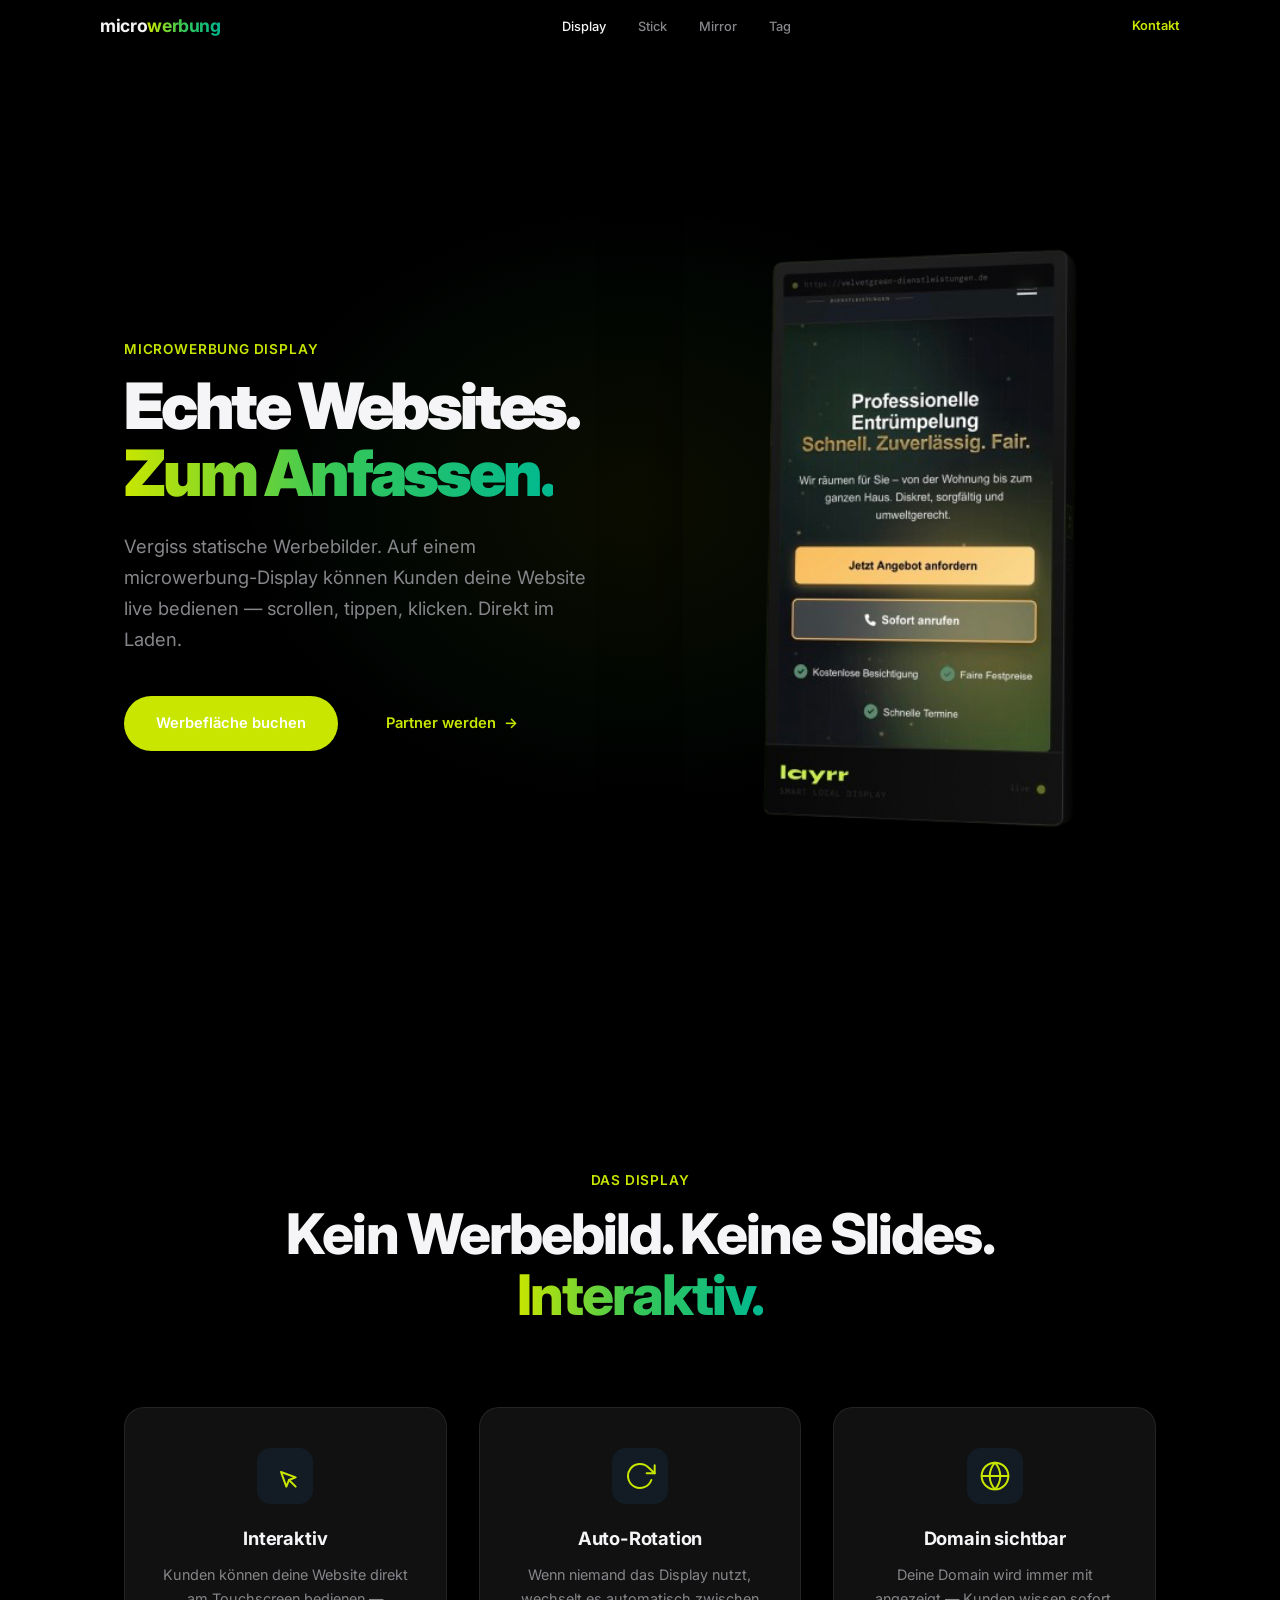
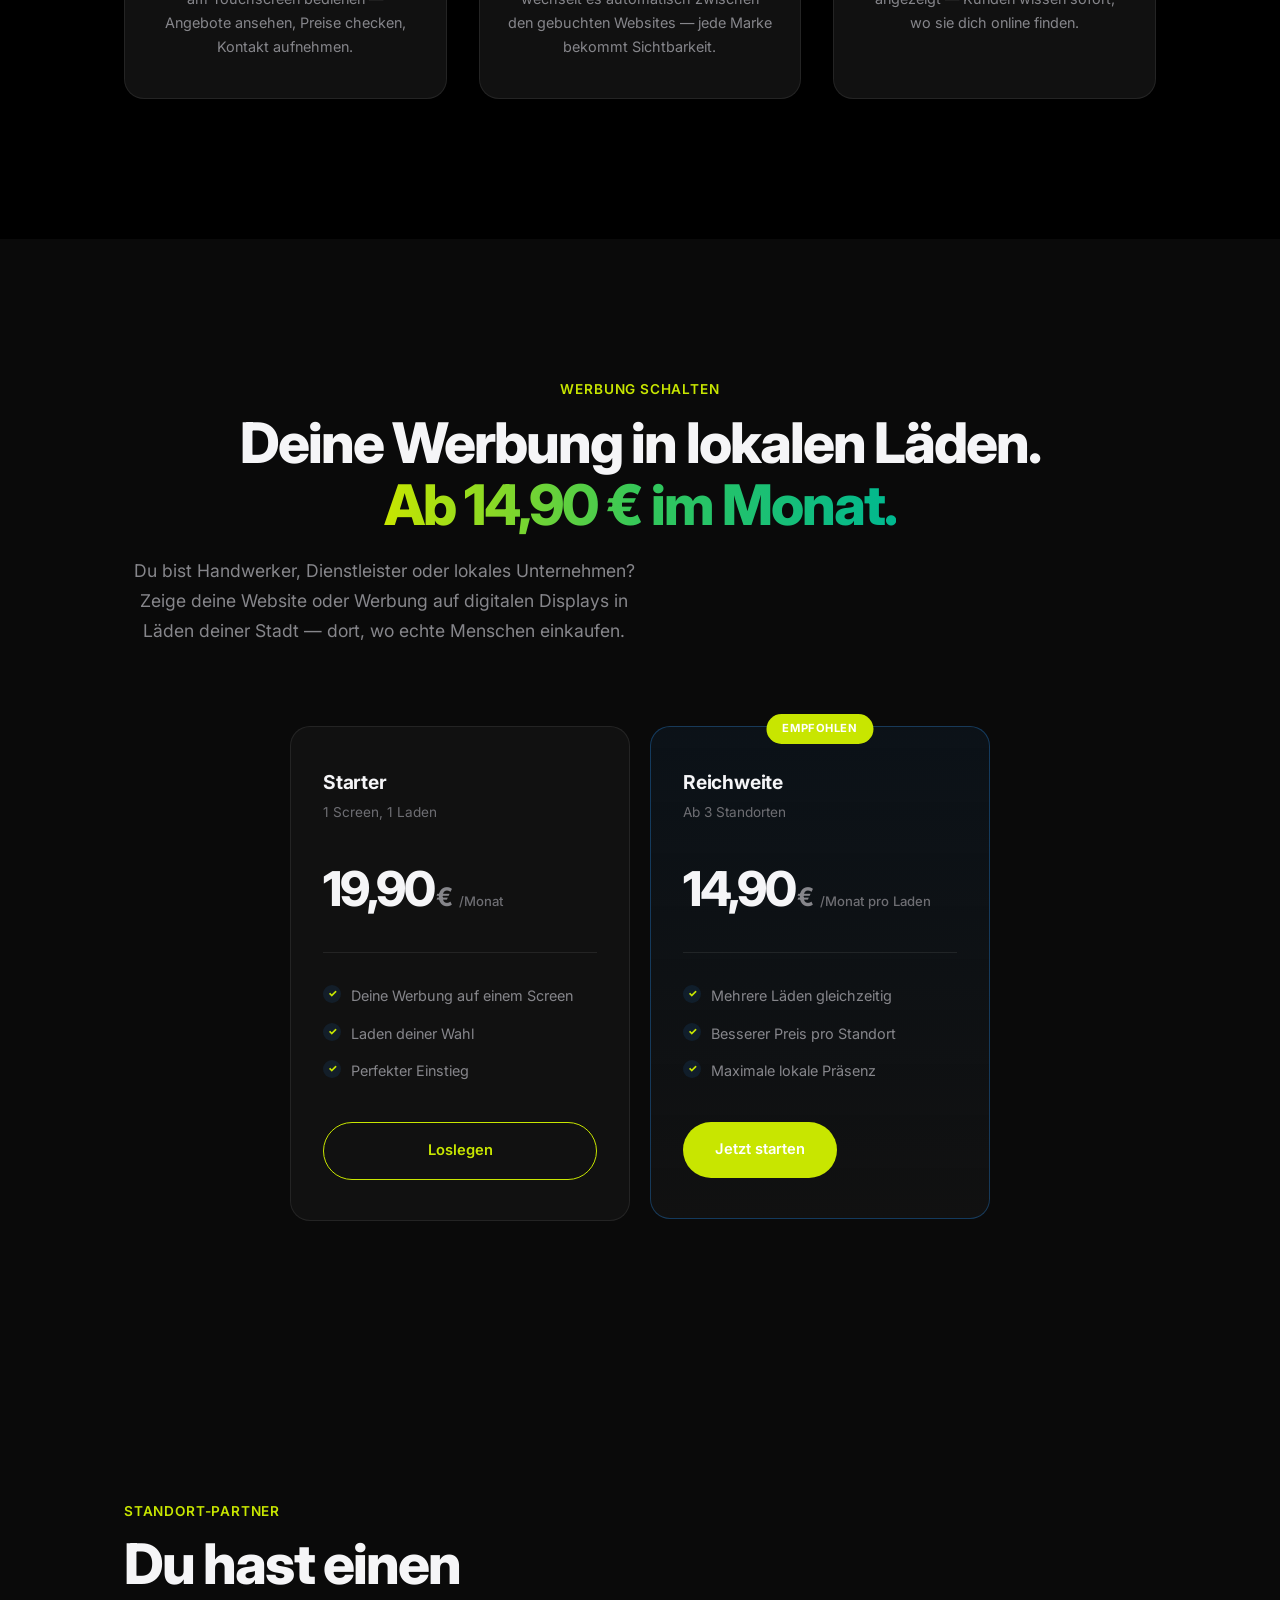
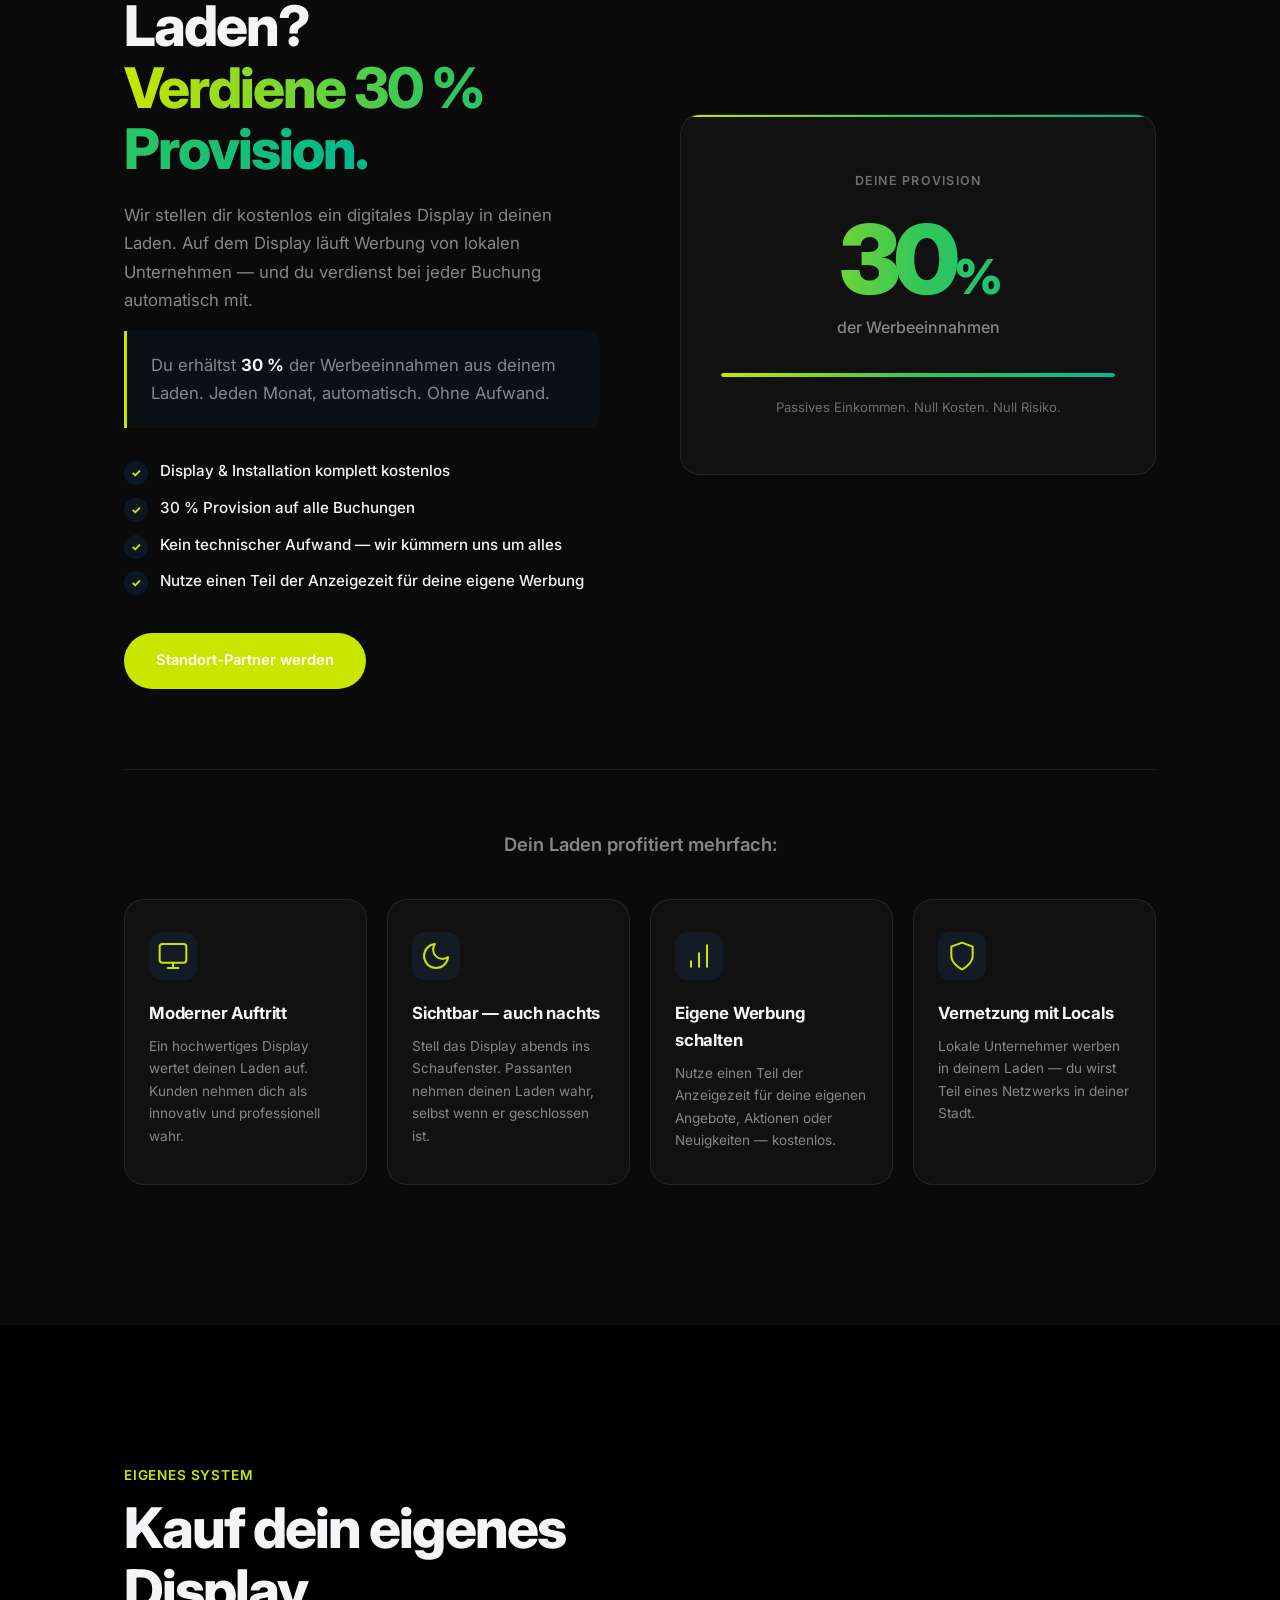
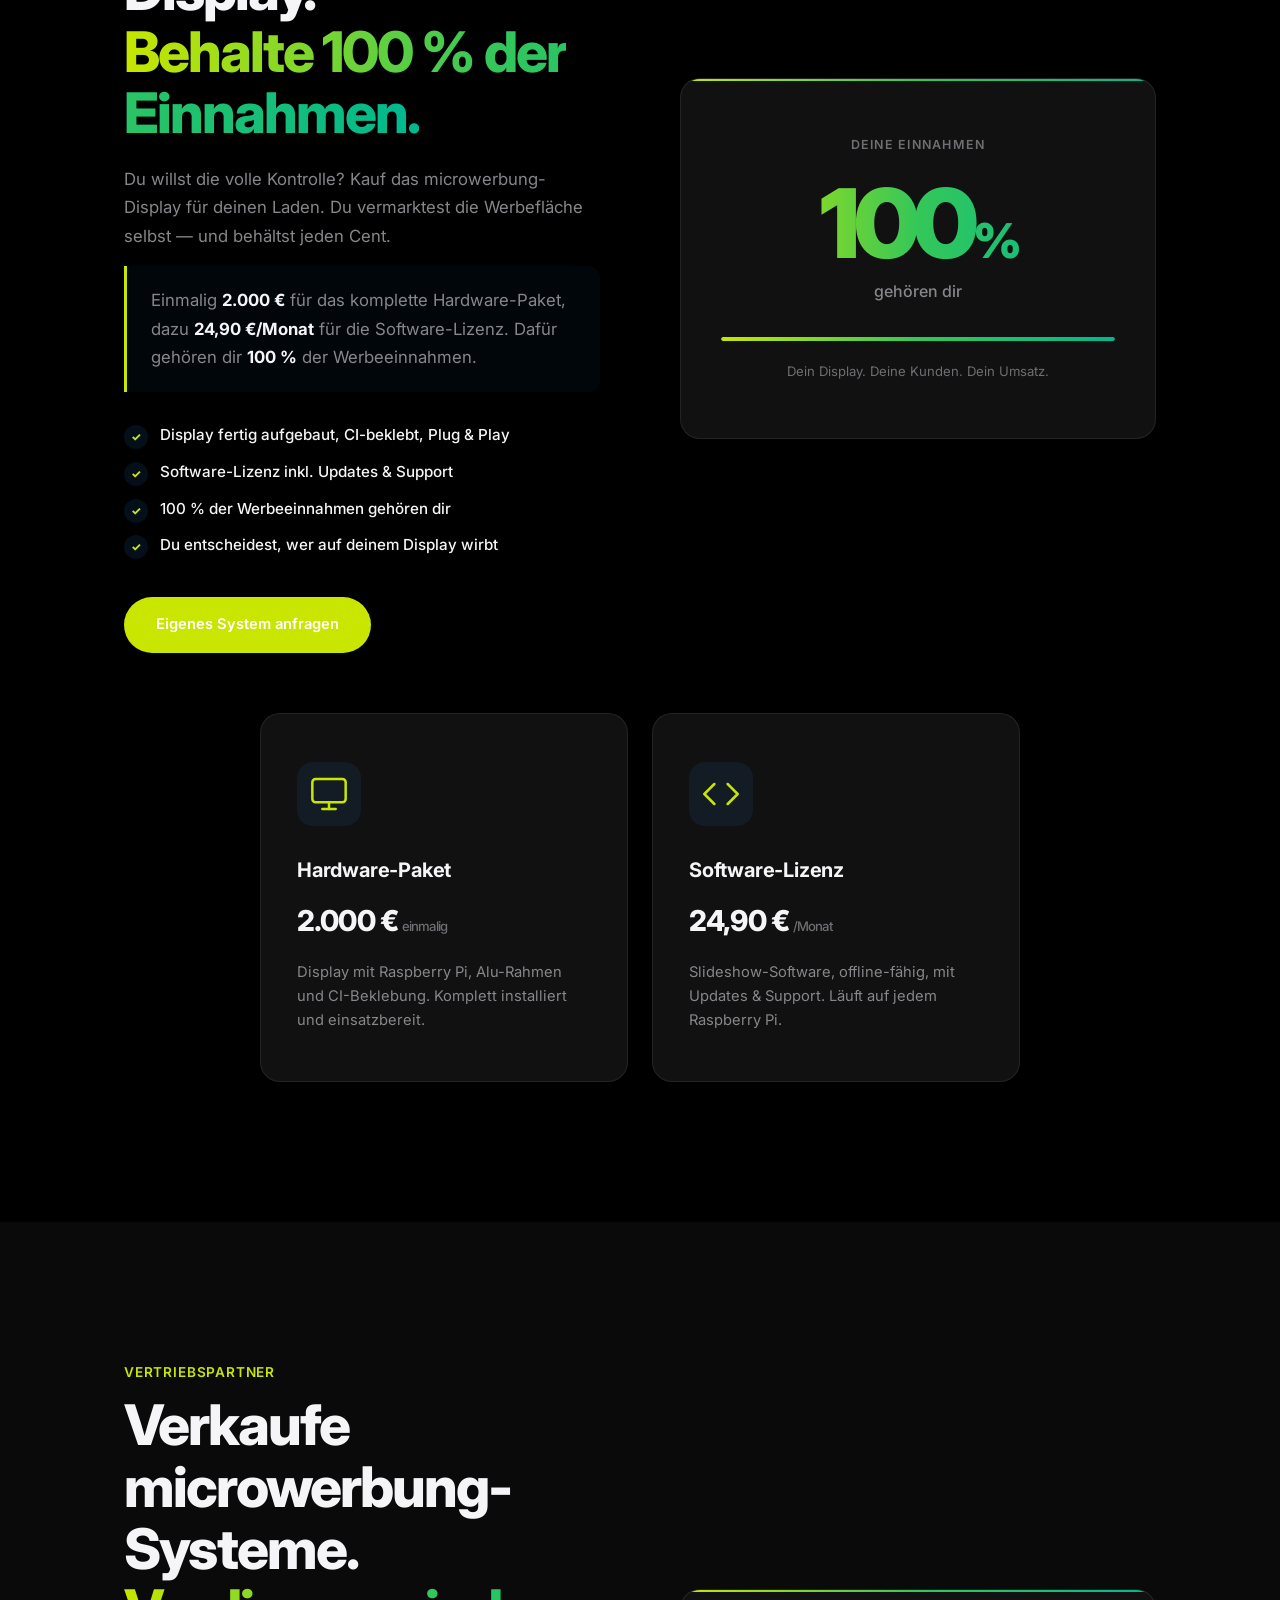
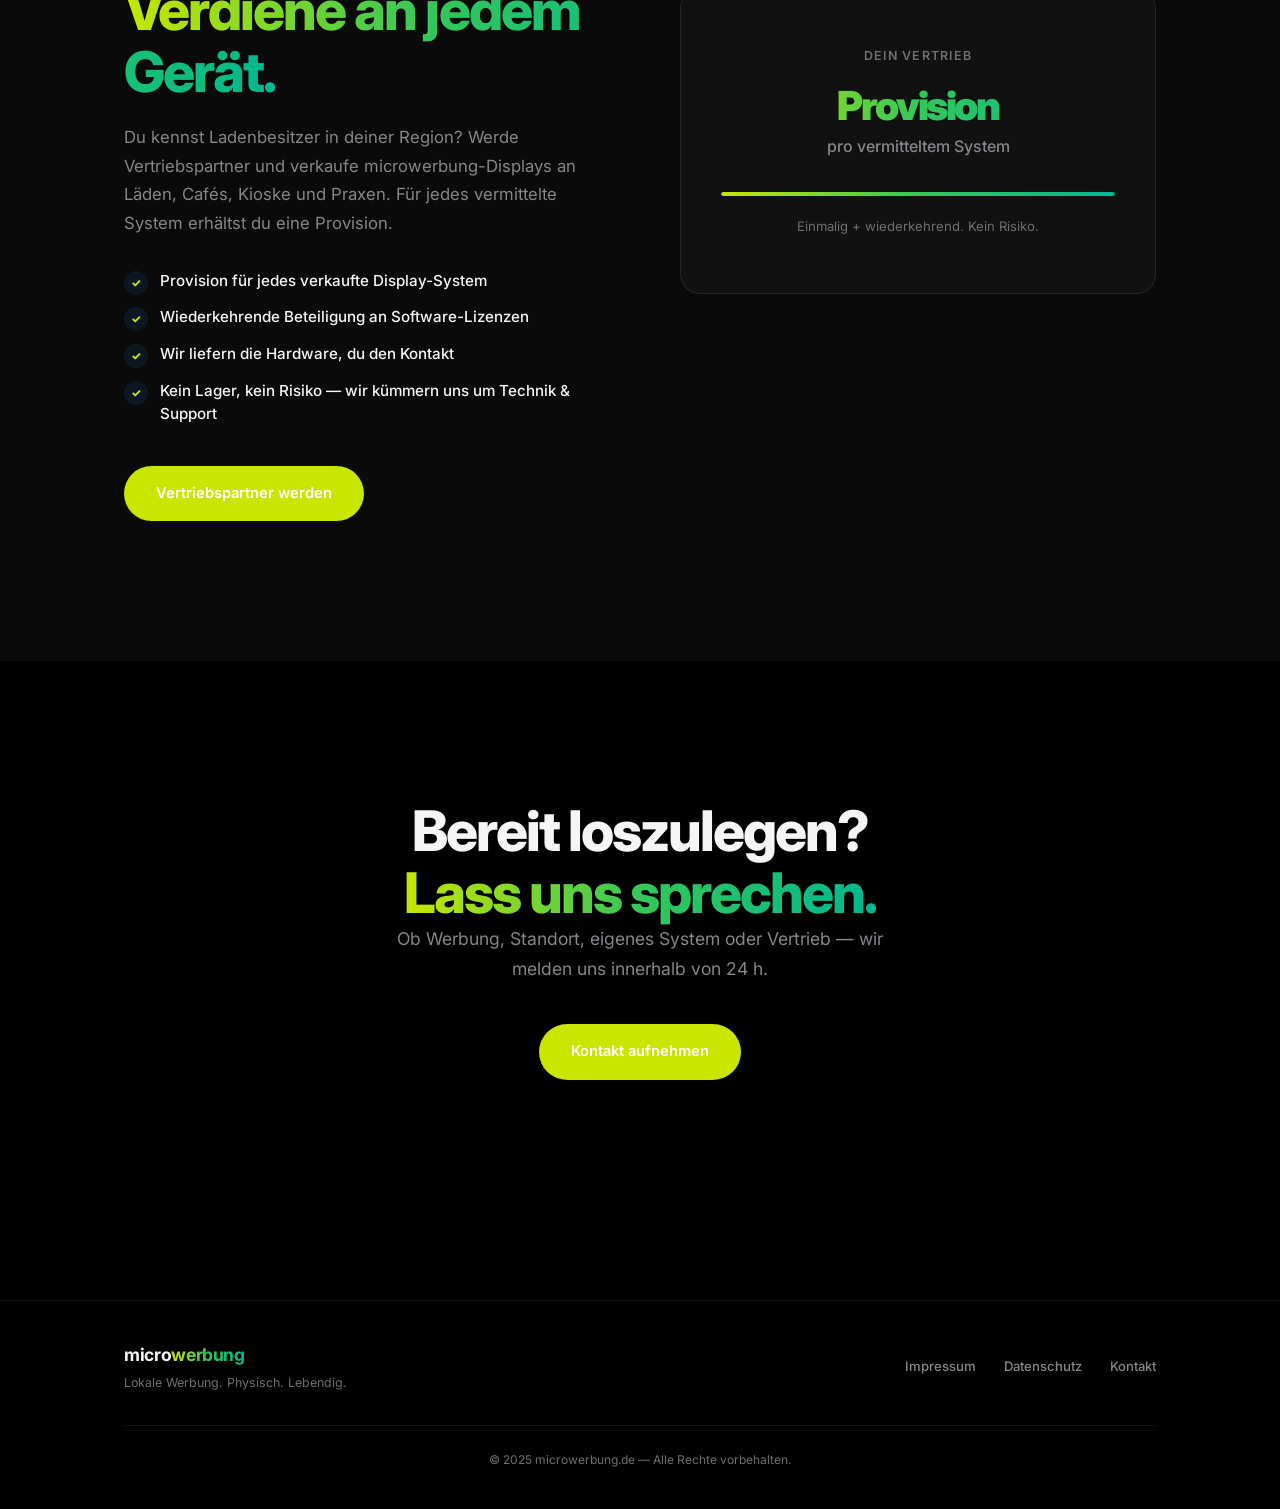
==== commit c272768f: "Remove Layrr Print product from website - Delete print.html and print.css - Remove Print from naviga" ====
--- a/display.html
+++ b/display.html
@@ -22,7 +22,6 @@
 <li><a href="/stick.html">Stick</a></li>
 <li><a href="/mirror.html">Mirror</a></li>
 <li><a href="/tag.html">Tag</a></li>
-<li><a href="/print.html">Print</a></li>
 </ul>
 <a href="/#kontakt" class="nav-cta">Kontakt</a>
 <button class="hamburger" onclick="document.querySelector('.mobile-menu').classList.toggle('open')" aria-label="Men&uuml;">
@@ -34,7 +33,7 @@
 <a href="/stick.html" onclick="this.parentElement.classList.remove('open')">Stick</a>
 <a href="/mirror.html" onclick="this.parentElement.classList.remove('open')">Mirror</a>
 <a href="/tag.html" onclick="this.parentElement.classList.remove('open')">Tag</a>
-<a href="/print.html" onclick="this.parentElement.classList.remove('open')">Print</a>
+
 <a href="/#kontakt" onclick="this.parentElement.classList.remove('open')">Kontakt</a>
 </div>
 </nav>
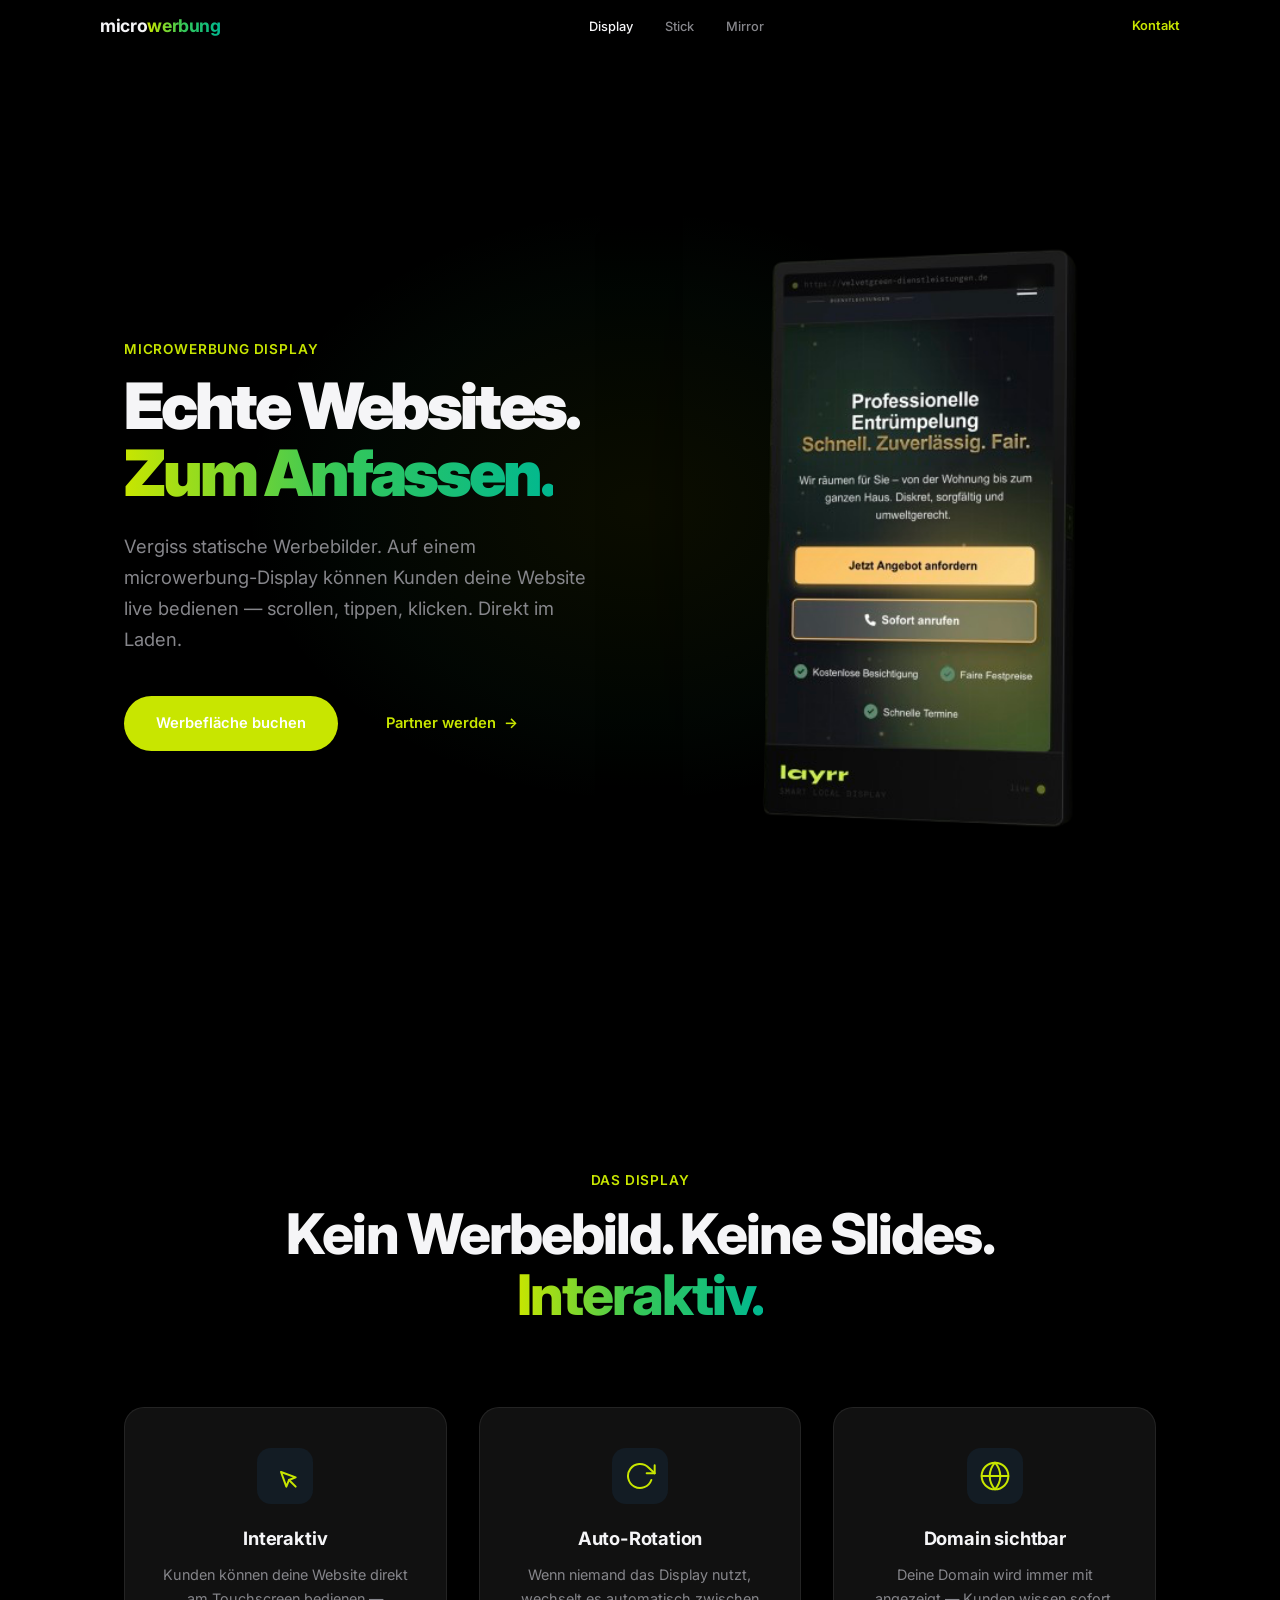
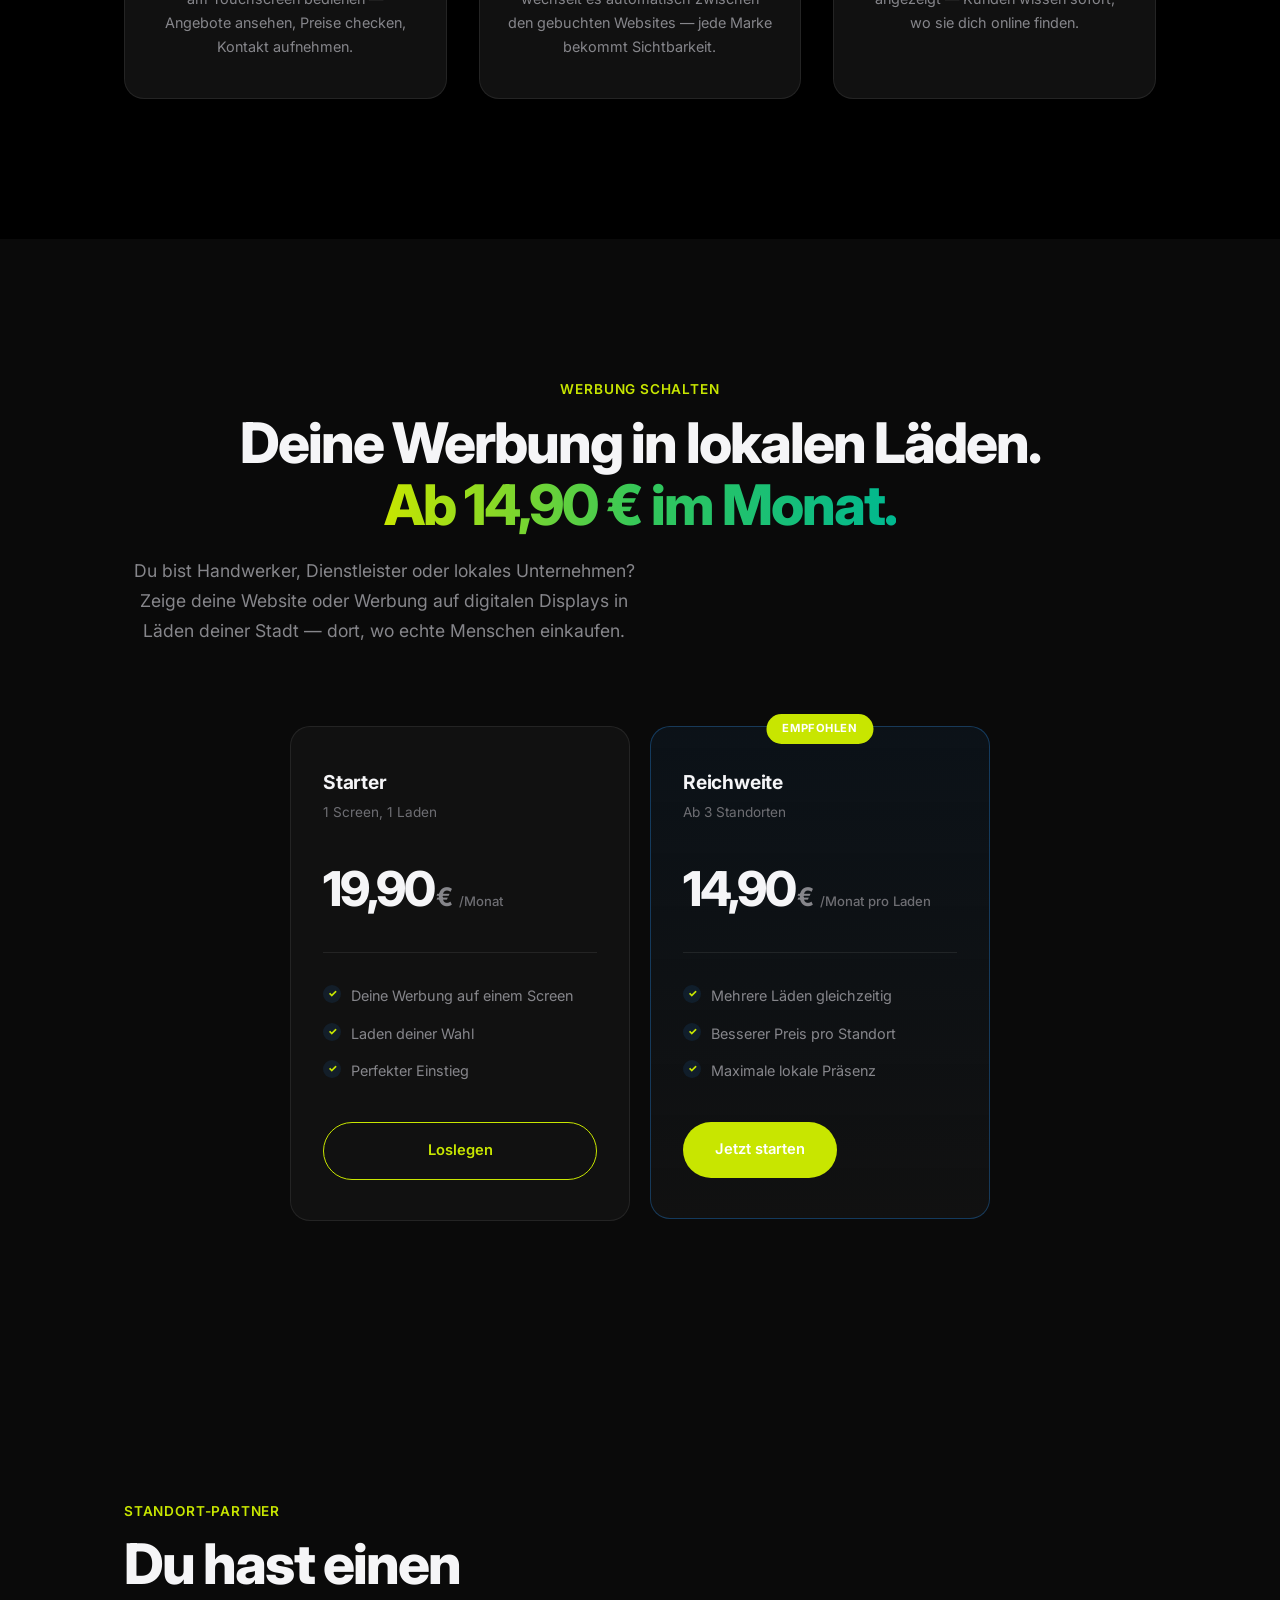
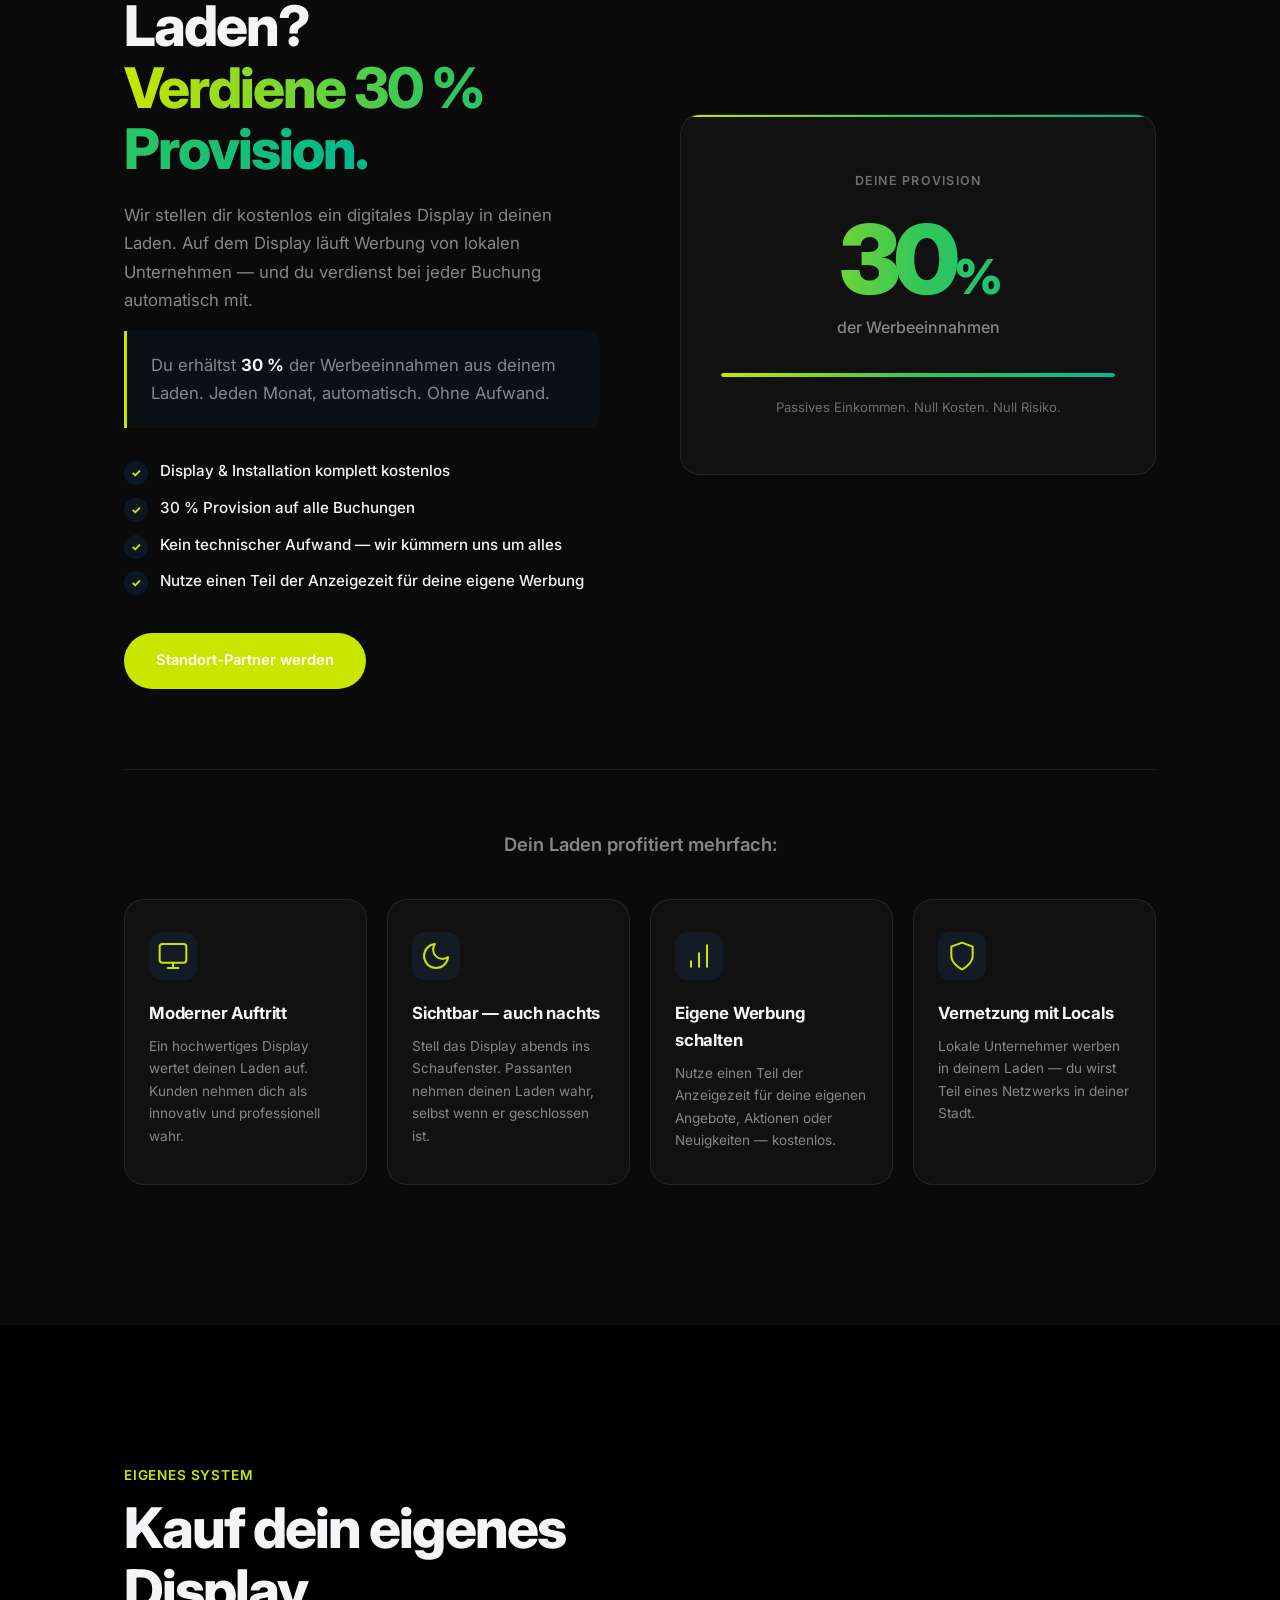
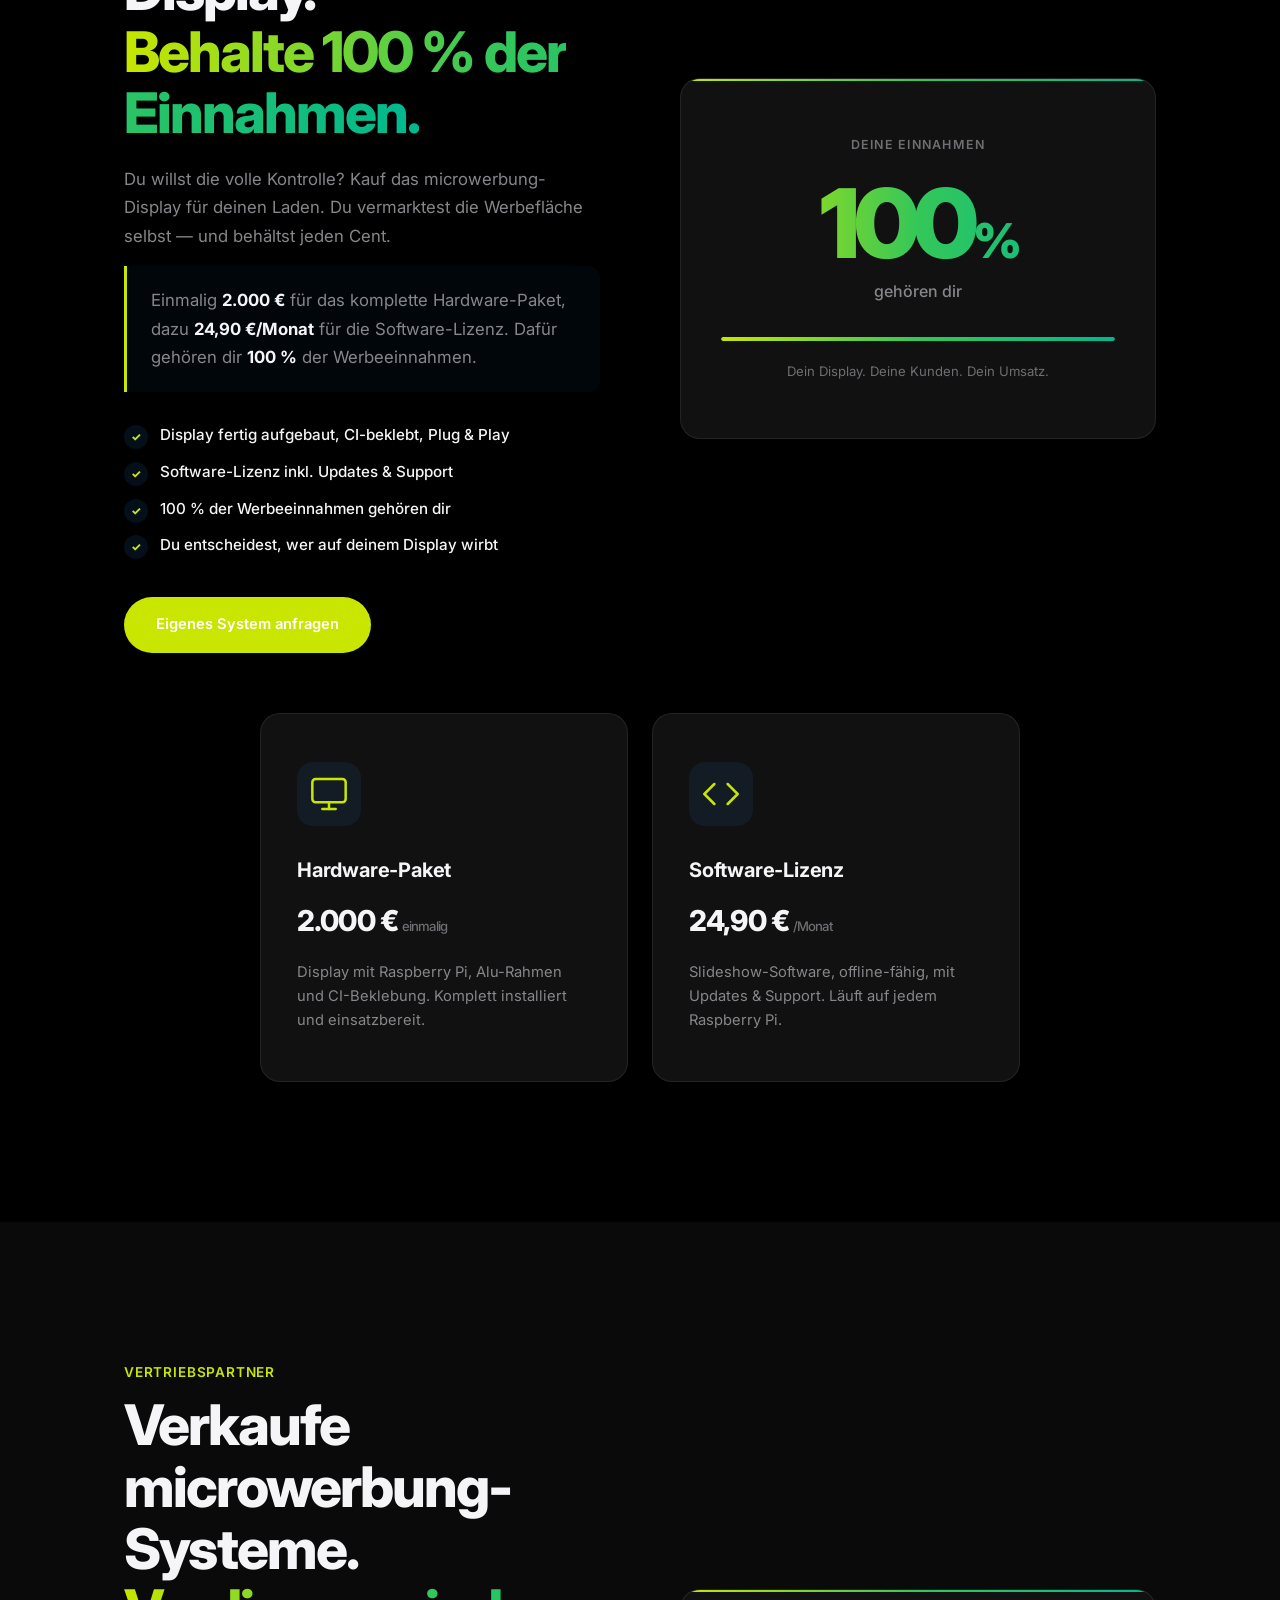
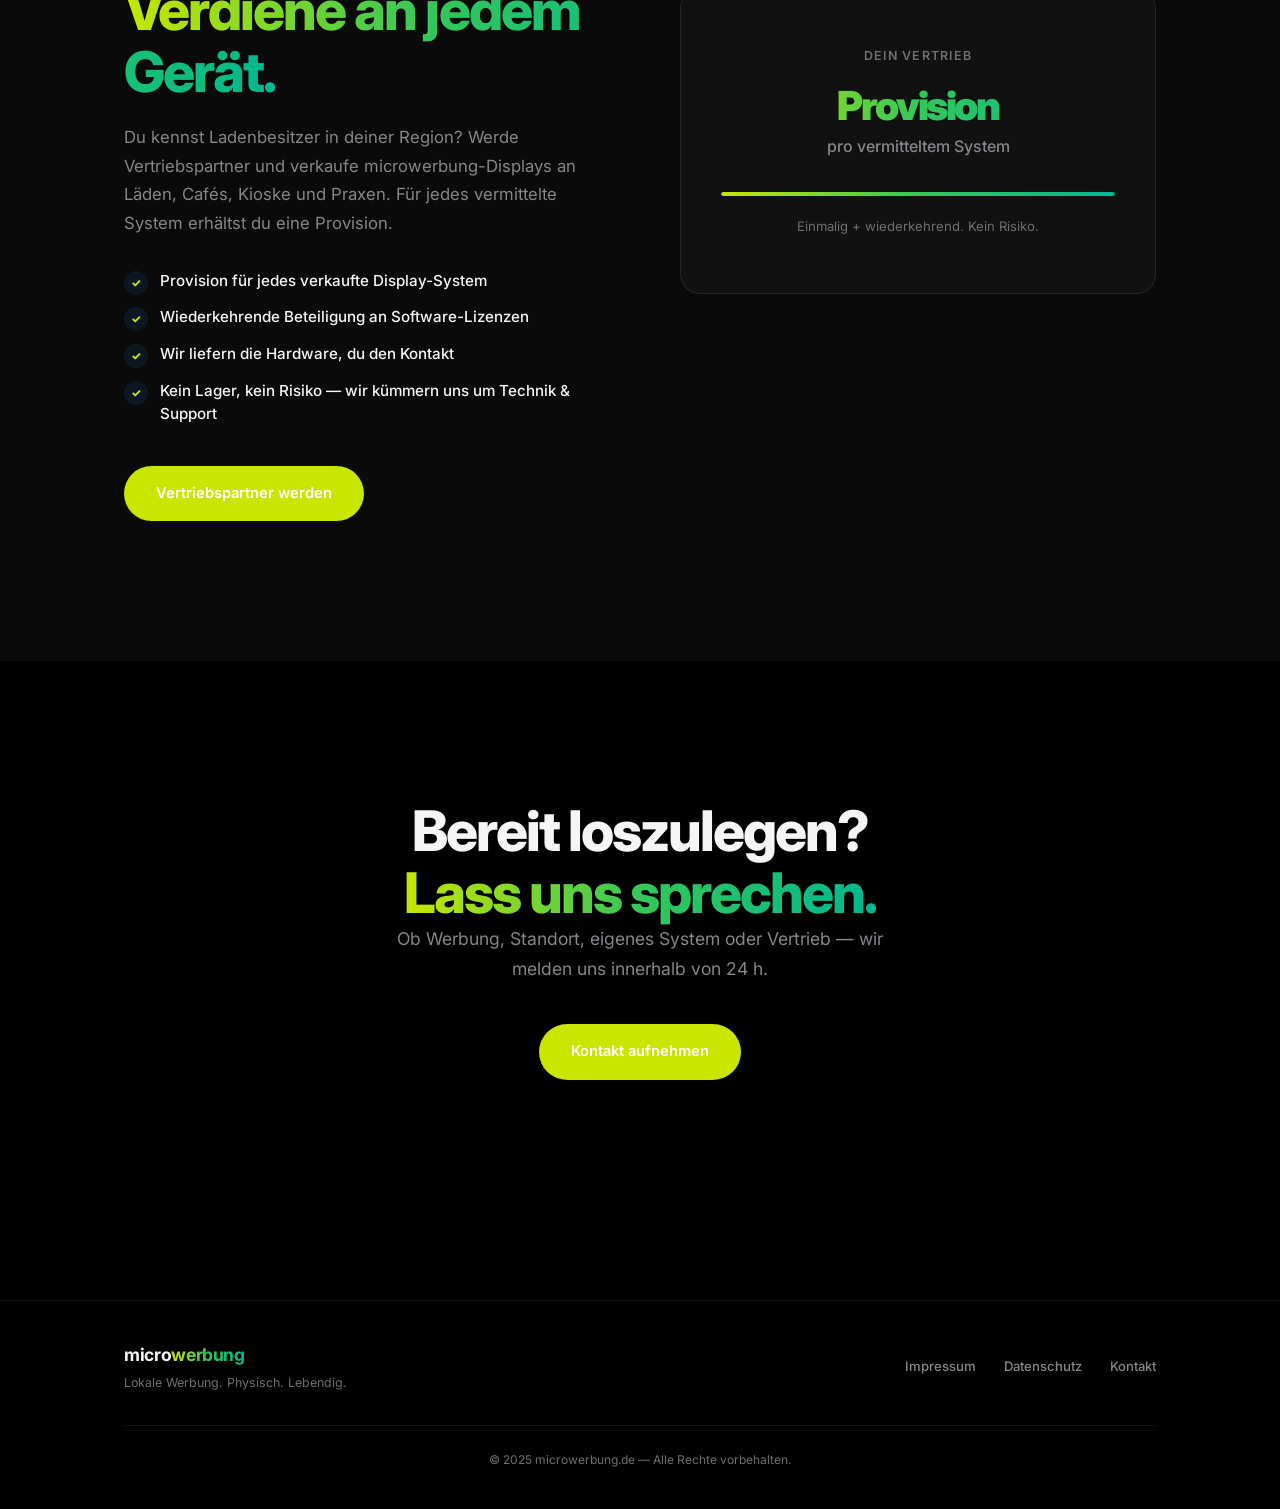
==== commit a8c7056f: "Remove Layrr Tag product from website - Delete tag.html and tag.css - Remove Tag from navigation on " ====
--- a/display.html
+++ b/display.html
@@ -21,7 +21,7 @@
 <li><a href="/display.html" class="nav-link-active">Display</a></li>
 <li><a href="/stick.html">Stick</a></li>
 <li><a href="/mirror.html">Mirror</a></li>
-<li><a href="/tag.html">Tag</a></li>
+
 </ul>
 <a href="/#kontakt" class="nav-cta">Kontakt</a>
 <button class="hamburger" onclick="document.querySelector('.mobile-menu').classList.toggle('open')" aria-label="Men&uuml;">
@@ -32,7 +32,6 @@
 <a href="/display.html" onclick="this.parentElement.classList.remove('open')">Display</a>
 <a href="/stick.html" onclick="this.parentElement.classList.remove('open')">Stick</a>
 <a href="/mirror.html" onclick="this.parentElement.classList.remove('open')">Mirror</a>
-<a href="/tag.html" onclick="this.parentElement.classList.remove('open')">Tag</a>
 
 <a href="/#kontakt" onclick="this.parentElement.classList.remove('open')">Kontakt</a>
 </div>
